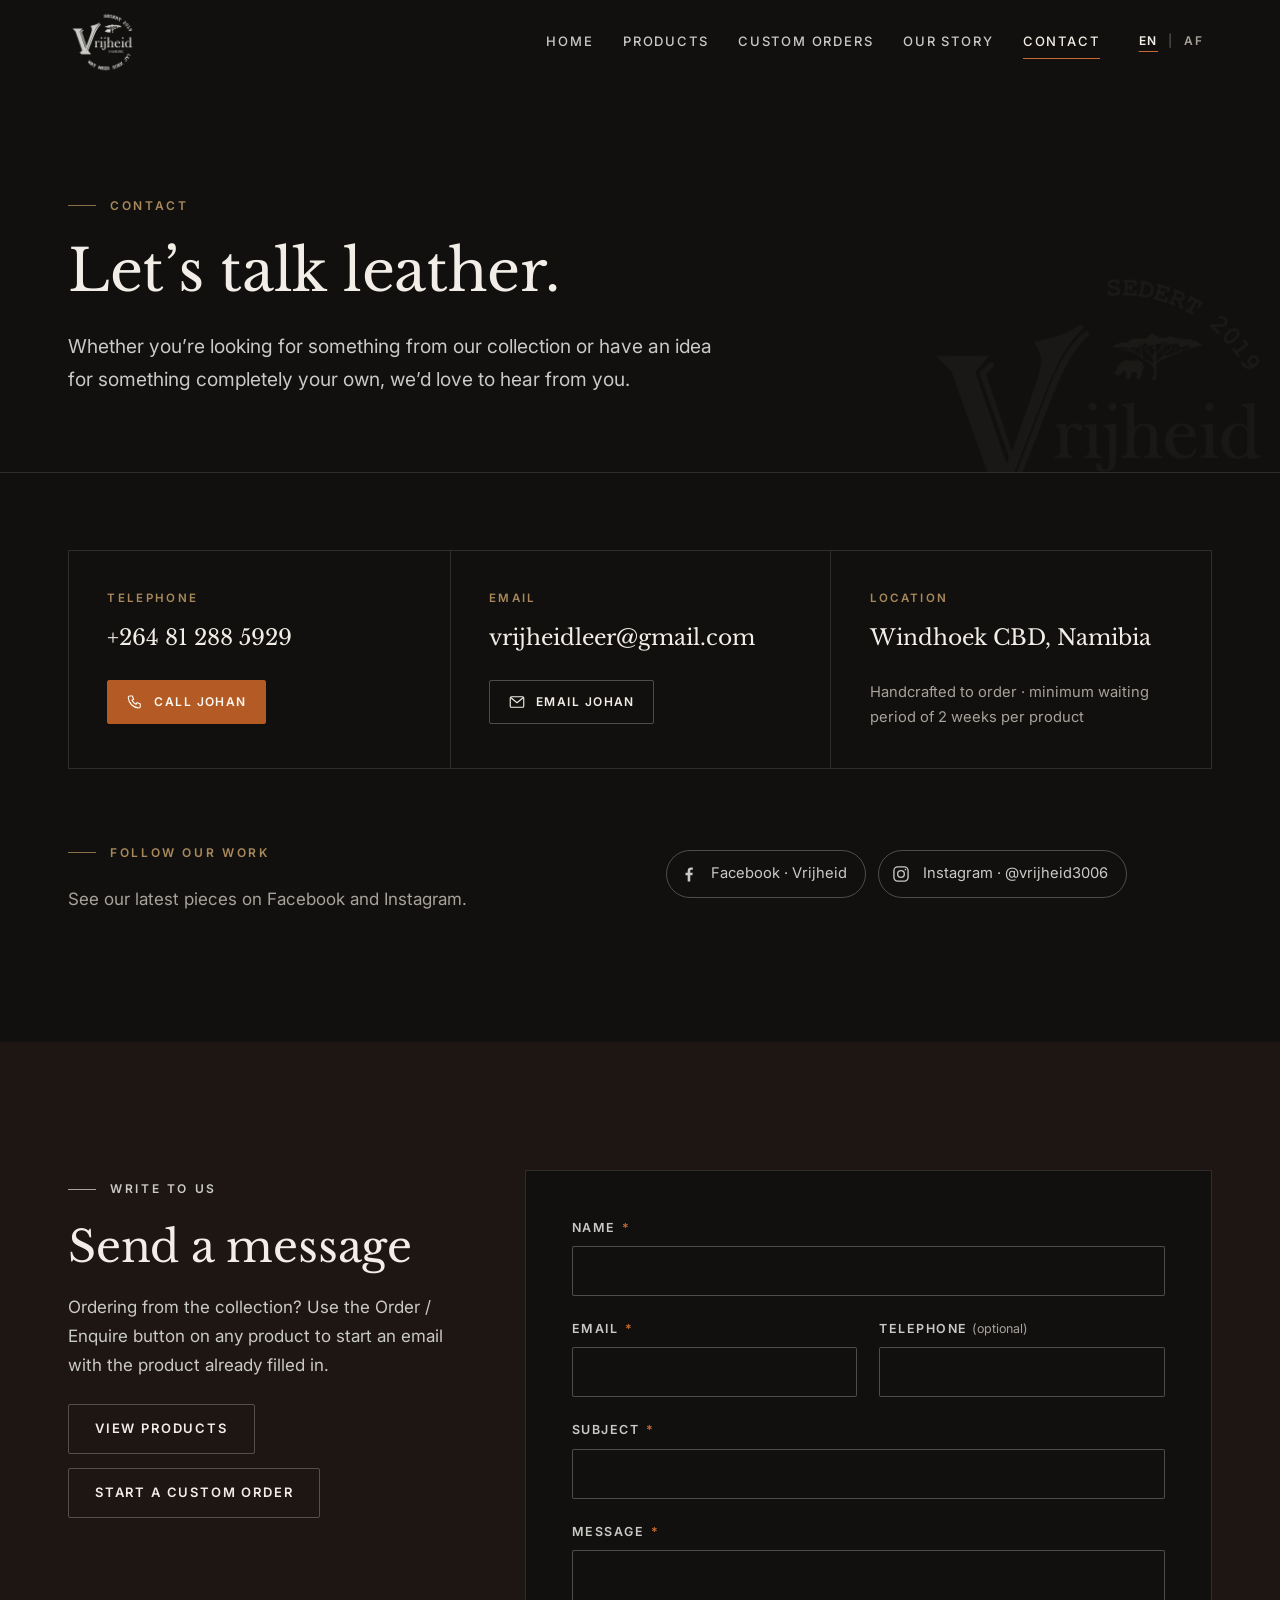
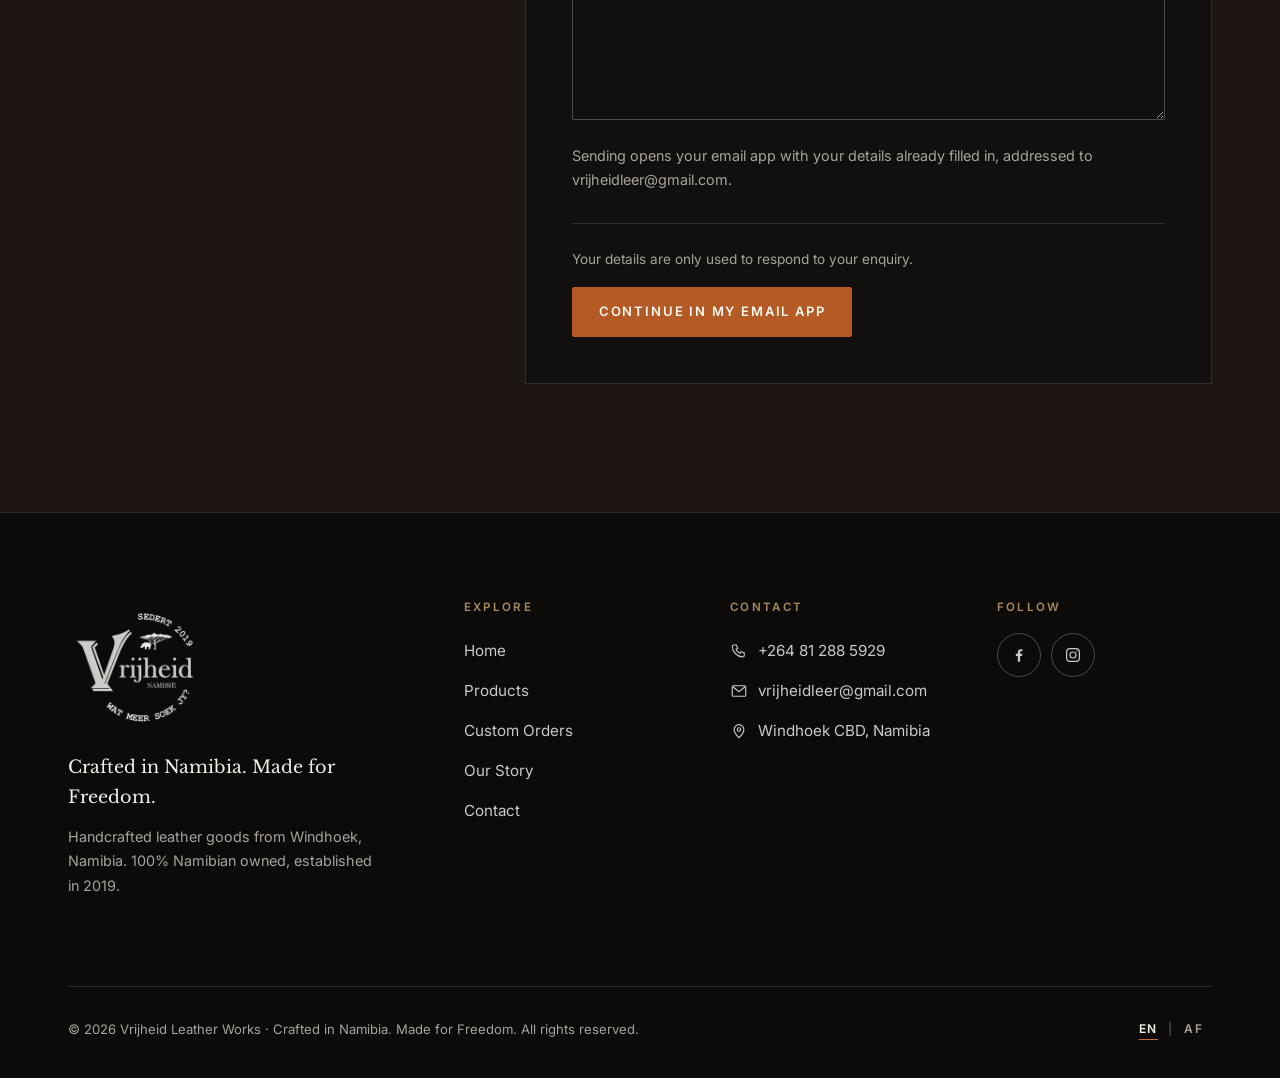
==== contact.html @ 4703951e "Vrijheid website" ====
<!doctype html>
<html lang="en" class="no-js">
<head>
<meta charset="utf-8">
<meta name="viewport" content="width=device-width, initial-scale=1">
<title>Contact Vrijheid Leather Works | Windhoek, Namibia</title>
<meta name="description" content="Contact Johan at Vrijheid Leather Works in Windhoek, Namibia: +264 81 288 5929 or vrijheidleer@gmail.com — orders, custom leather work and corporate gifts.">
<meta name="theme-color" content="#11100E">
<link rel="canonical" href="/contact.html" data-abs>
<meta property="og:type" content="website">
<meta property="og:site_name" content="Vrijheid Leather Works">
<meta property="og:locale" content="en_NA">
<meta property="og:locale:alternate" content="af_NA">
<meta property="og:title" content="Contact Vrijheid Leather Works | Windhoek, Namibia">
<meta property="og:description" content="Contact Johan at Vrijheid Leather Works in Windhoek, Namibia: +264 81 288 5929 or vrijheidleer@gmail.com — orders, custom leather work and corporate gifts.">
<meta property="og:url" content="/contact.html" data-abs>
<meta property="og:image" content="/assets/images/site/og-default.jpg" data-abs>
<meta property="og:image:width" content="1200">
<meta property="og:image:height" content="630">
<meta property="og:image:alt" content="Handcrafted Vrijheid leather weekender bags">
<meta name="twitter:card" content="summary_large_image">
<meta name="twitter:title" content="Contact Vrijheid Leather Works | Windhoek, Namibia">
<meta name="twitter:description" content="Contact Johan at Vrijheid Leather Works in Windhoek, Namibia: +264 81 288 5929 or vrijheidleer@gmail.com — orders, custom leather work and corporate gifts.">
<meta name="twitter:image" content="/assets/images/site/og-default.jpg" data-abs>
<link rel="icon" type="image/png" sizes="64x64" href="assets/logo/favicon-64.png">
<link rel="apple-touch-icon" href="assets/logo/apple-touch-icon.png">
<link rel="preconnect" href="https://fonts.googleapis.com">
<link rel="preconnect" href="https://fonts.gstatic.com" crossorigin>
<link rel="stylesheet" href="https://fonts.googleapis.com/css2?family=Inter:wght@400;500;600&family=Libre+Baskerville:ital,wght@0,400;0,700;1,400&display=swap">
<link rel="stylesheet" href="assets/css/styles.css">
</head>
<body data-page="contact">
<a class="skip-link" href="#main" data-i18n="skip">Skip to content</a>
<header class="site-header">
  <div class="wrap header-inner">
    <a class="brand" href="index.html" aria-label="Vrijheid Leather Works — home" data-i18n-attr="aria-label:nav.homeLogo">
      <img src="assets/logo/vrijheid-logo-light-160.webp" srcset="assets/logo/vrijheid-logo-light-160.webp 160w, assets/logo/vrijheid-logo-light-320.webp 320w" sizes="80px" width="532" height="469" alt="Vrijheid Leather Works">
    </a>
    <div class="header-mobile-tools">
      <div class="lang lang--mobile" role="group" aria-label="Choose language" data-i18n-attr="aria-label:lang.group">
          <button type="button" data-lang-btn="en" aria-pressed="true" lang="en"><span aria-hidden="true">EN</span><span class="visually-hidden">English</span></button>
          <span class="sep" aria-hidden="true">|</span>
          <button type="button" data-lang-btn="af" aria-pressed="false" lang="af"><span aria-hidden="true">AF</span><span class="visually-hidden">Afrikaans</span></button>
        </div>
      <button class="menu-toggle" type="button" aria-expanded="false" aria-controls="site-nav" aria-label="Open menu" data-i18n-attr="aria-label:nav.open">
        <span class="bars" aria-hidden="true"><span></span><span></span><span></span></span>
      </button>
    </div>
    <nav class="nav" id="site-nav" aria-label="Main navigation" data-i18n-attr="aria-label:nav.main">
      <ul class="nav-list"><li><a href="index.html" data-i18n="nav.home">Home</a></li><li><a href="products.html" data-i18n="nav.products">Products</a></li><li><a href="custom-orders.html" data-i18n="nav.custom">Custom Orders</a></li><li><a href="our-story.html" data-i18n="nav.story">Our Story</a></li><li><a href="contact.html" aria-current="page" data-i18n="nav.contact">Contact</a></li></ul>
      <div class="lang lang--desktop" role="group" aria-label="Choose language" data-i18n-attr="aria-label:lang.group">
          <button type="button" data-lang-btn="en" aria-pressed="true" lang="en"><span aria-hidden="true">EN</span><span class="visually-hidden">English</span></button>
          <span class="sep" aria-hidden="true">|</span>
          <button type="button" data-lang-btn="af" aria-pressed="false" lang="af"><span aria-hidden="true">AF</span><span class="visually-hidden">Afrikaans</span></button>
        </div>
      <div class="nav-mobile-extra">
        <a href="tel:+264812885929"><svg viewBox="0 0 24 24" width="18" height="18" fill="none" stroke="currentColor" stroke-width="1.5" aria-hidden="true" focusable="false"><path d="M5 4h3.5l1.7 4.3-2.2 1.4a11 11 0 005.3 5.3l1.4-2.2L19 14.5V18a2 2 0 01-2 2A15 15 0 013 6a2 2 0 012-2z"/></svg><span>+264 81 288 5929</span></a>
        <a href="mailto:vrijheidleer@gmail.com"><svg viewBox="0 0 24 24" width="18" height="18" fill="none" stroke="currentColor" stroke-width="1.5" aria-hidden="true" focusable="false"><rect x="3" y="5" width="18" height="14" rx="1.5"/><path d="M3.5 6l8.5 7 8.5-7"/></svg><span>vrijheidleer@gmail.com</span></a>
        <div class="social-row" style="margin-top:16px"><a class="social-link" href="https://www.facebook.com/Vrijheid2" target="_blank" rel="noopener noreferrer"><svg viewBox="0 0 24 24" fill="currentColor" aria-hidden="true" focusable="false"><path d="M13.5 21v-7.6h2.6l.4-3h-3V8.5c0-.9.3-1.5 1.5-1.5h1.6V4.3c-.3 0-1.2-.1-2.3-.1-2.3 0-3.9 1.4-3.9 4v2.2H7.8v3h2.6V21h3.1z"/></svg><span>Facebook · Vrijheid</span><span class="visually-hidden"> — <span data-i18n="social.fb">Visit Vrijheid on Facebook</span> <span data-i18n="social.newTab">(opens in a new tab)</span></span></a><a class="social-link" href="https://www.instagram.com/vrijheid3006/" target="_blank" rel="noopener noreferrer"><svg viewBox="0 0 24 24" fill="none" stroke="currentColor" stroke-width="1.6" aria-hidden="true" focusable="false"><rect x="3.5" y="3.5" width="17" height="17" rx="4.5"/><circle cx="12" cy="12" r="4"/><circle cx="17.3" cy="6.7" r="1" fill="currentColor" stroke="none"/></svg><span>Instagram · @vrijheid3006</span><span class="visually-hidden"> — <span data-i18n="social.ig">Follow Vrijheid on Instagram</span> <span data-i18n="social.newTab">(opens in a new tab)</span></span></a></div>
      </div>
    </nav>
  </div>
</header>
<main id="main">
  <section class="page-head" aria-labelledby="page-title">
    <img class="watermark" src="assets/logo/vrijheid-logo-light-320.webp" width="532" height="469" alt="" aria-hidden="true" loading="lazy">
    <div class="wrap">
      <p class="eyebrow" data-i18n="contact.eyebrow">Contact</p>
      <h1 id="page-title" data-i18n="contact.title">Let’s talk leather.</h1>
      <p class="lead" data-i18n="contact.intro">Whether you’re looking for something from our collection or have an idea for something completely your own, we’d love to hear from you.</p>
    </div>
  </section>

  <section class="section" style="padding-top:clamp(48px,6vw,80px)" aria-labelledby="direct-title">
    <div class="wrap">
      <h2 id="direct-title" class="visually-hidden" data-i18n="contact.direct">Speak to Johan directly</h2>
      <div class="contact-cards reveal">
        <div class="contact-card">
          <span class="label" data-i18n="contact.phoneLabel">Telephone</span>
          <a class="value" href="tel:+264812885929">+264 81 288 5929</a>
          <a class="btn btn--primary btn--small" href="tel:+264812885929" style="margin-top:14px"><svg viewBox="0 0 24 24" width="18" height="18" fill="none" stroke="currentColor" stroke-width="1.5" aria-hidden="true" focusable="false"><path d="M5 4h3.5l1.7 4.3-2.2 1.4a11 11 0 005.3 5.3l1.4-2.2L19 14.5V18a2 2 0 01-2 2A15 15 0 013 6a2 2 0 012-2z"/></svg><span data-i18n="cta.call">Call Johan</span></a>
        </div>
        <div class="contact-card">
          <span class="label" data-i18n="contact.emailLabel">Email</span>
          <a class="value" href="mailto:vrijheidleer@gmail.com">vrijheidleer@gmail.com</a>
          <a class="btn btn--ghost btn--small" href="mailto:vrijheidleer@gmail.com" data-mailto="general" style="margin-top:14px"><svg viewBox="0 0 24 24" width="18" height="18" fill="none" stroke="currentColor" stroke-width="1.5" aria-hidden="true" focusable="false"><rect x="3" y="5" width="18" height="14" rx="1.5"/><path d="M3.5 6l8.5 7 8.5-7"/></svg><span data-i18n="cta.email">Email Johan</span></a>
        </div>
        <div class="contact-card">
          <span class="label" data-i18n="contact.locationLabel">Location</span>
          <span class="value" data-i18n="contact.location">Windhoek CBD, Namibia</span>
          <p class="muted" style="margin:14px 0 0;font-size:.92rem" data-i18n="wait.short">Handcrafted to order · minimum waiting period of 2 weeks per product</p>
        </div>
      </div>
      <div class="split reveal" style="margin-top:clamp(40px,5vw,64px);align-items:center">
        <div class="split__half-left">
          <p class="eyebrow" data-i18n="contact.social">Follow our work</p>
          <p class="muted" style="margin:0" data-i18n="contact.socialText">See our latest pieces on Facebook and Instagram.</p>
        </div>
        <div class="split__half-right"><div class="social-row" style="justify-content:flex-start"><a class="social-link" href="https://www.facebook.com/Vrijheid2" target="_blank" rel="noopener noreferrer"><svg viewBox="0 0 24 24" fill="currentColor" aria-hidden="true" focusable="false"><path d="M13.5 21v-7.6h2.6l.4-3h-3V8.5c0-.9.3-1.5 1.5-1.5h1.6V4.3c-.3 0-1.2-.1-2.3-.1-2.3 0-3.9 1.4-3.9 4v2.2H7.8v3h2.6V21h3.1z"/></svg><span>Facebook · Vrijheid</span><span class="visually-hidden"> — <span data-i18n="social.fb">Visit Vrijheid on Facebook</span> <span data-i18n="social.newTab">(opens in a new tab)</span></span></a><a class="social-link" href="https://www.instagram.com/vrijheid3006/" target="_blank" rel="noopener noreferrer"><svg viewBox="0 0 24 24" fill="none" stroke="currentColor" stroke-width="1.6" aria-hidden="true" focusable="false"><rect x="3.5" y="3.5" width="17" height="17" rx="4.5"/><circle cx="12" cy="12" r="4"/><circle cx="17.3" cy="6.7" r="1" fill="currentColor" stroke="none"/></svg><span>Instagram · @vrijheid3006</span><span class="visually-hidden"> — <span data-i18n="social.ig">Follow Vrijheid on Instagram</span> <span data-i18n="social.newTab">(opens in a new tab)</span></span></a></div></div>
      </div>
    </div>
  </section>

  <section class="section section--choc" aria-labelledby="form-title">
    <div class="wrap form-wrap">
      <div class="form-aside reveal">
        <p class="eyebrow" data-i18n="contact.form.eyebrow">Write to us</p>
        <h2 id="form-title" data-i18n="contact.form.title">Send a message</h2>
        <p data-i18n="contact.orderNote">Ordering from the collection? Use the Order / Enquire button on any product to start an email with the product already filled in.</p>
        <div class="btn-row" style="margin-top:24px">
          <a class="btn btn--ghost" href="products.html" data-i18n="cta.viewProducts">View products</a>
          <a class="btn btn--ghost" href="custom-orders.html" data-i18n="cta.startCustom">Start a custom order</a>
        </div>
      </div>
      <form class="form-panel reveal" data-form="contact" novalidate style="background:var(--black)">
        <div class="hp" aria-hidden="true"><label>Leave empty<input type="text" name="_gotcha" tabindex="-1" autocomplete="off"></label><input type="checkbox" name="botcheck" tabindex="-1"></div>
        <div class="form-grid">
          <div class="field field--full">
            <label for="f-name"><span data-i18n="form.name">Name</span> <span class="req" aria-hidden="true">*</span><span class="visually-hidden" data-i18n="form.required">(required)</span></label>
            <input id="f-name" name="name" type="text" required aria-required="true" autocomplete="name" aria-describedby="f-name-err">
            <p class="error" id="f-name-err" aria-live="polite"></p>
          </div>
          <div class="field">
            <label for="f-email"><span data-i18n="form.email">Email</span> <span class="req" aria-hidden="true">*</span><span class="visually-hidden" data-i18n="form.required">(required)</span></label>
            <input id="f-email" name="email" type="email" required aria-required="true" autocomplete="email" aria-describedby="f-email-err">
            <p class="error" id="f-email-err" aria-live="polite"></p>
          </div>
          <div class="field">
            <label for="f-telephone"><span data-i18n="form.phone">Telephone</span> <span class="opt" data-i18n="form.optional">(optional)</span></label>
            <input id="f-telephone" name="telephone" type="tel" autocomplete="tel" aria-describedby="f-telephone-err">
            <p class="error" id="f-telephone-err" aria-live="polite"></p>
          </div>
          <div class="field field--full">
            <label for="f-subject"><span data-i18n="form.subject">Subject</span> <span class="req" aria-hidden="true">*</span><span class="visually-hidden" data-i18n="form.required">(required)</span></label>
            <input id="f-subject" name="subject" type="text" required aria-required="true" aria-describedby="f-subject-err">
            <p class="error" id="f-subject-err" aria-live="polite"></p>
          </div>
          <div class="field field--full">
            <label for="f-message"><span data-i18n="form.message">Message</span> <span class="req" aria-hidden="true">*</span><span class="visually-hidden" data-i18n="form.required">(required)</span></label>
            <textarea id="f-message" name="message" required aria-required="true" aria-describedby="f-message-err" rows="6"></textarea>
            <p class="error" id="f-message-err" aria-live="polite"></p>
          </div>
        </div>
        <p class="muted" data-fallback-note style="font-size:.9rem;margin:24px 0 0" data-i18n="form.fallbackNote">Sending opens your email app with your details already filled in, addressed to vrijheidleer@gmail.com.</p>
        <div class="form-foot">
          <p data-i18n="form.privacy">Your details are only used to respond to your enquiry.</p>
          <button class="btn btn--primary" type="submit" data-i18n="form.submitContact">Send message</button>
        </div>
        <div class="form-status" data-form-status role="status" aria-live="polite"></div>
      </form>
    </div>
  </section>
</main>
<footer class="site-footer">
  <div class="wrap">
    <div class="footer-grid">
      <div class="footer-brand">
        <img src="assets/logo/vrijheid-logo-light-320.webp" width="532" height="469" alt="Vrijheid Leather Works" loading="lazy">
        <p class="line" data-i18n="brand.line">Crafted in Namibia. Made for Freedom.</p>
        <p data-i18n="footer.about">Handcrafted leather goods from Windhoek, Namibia. 100% Namibian owned, established in 2019.</p>
      </div>
      <div class="footer-col">
        <h2 data-i18n="footer.explore">Explore</h2>
        <ul><li><a href="index.html" data-i18n="nav.home">Home</a></li><li><a href="products.html" data-i18n="nav.products">Products</a></li><li><a href="custom-orders.html" data-i18n="nav.custom">Custom Orders</a></li><li><a href="our-story.html" data-i18n="nav.story">Our Story</a></li><li><a href="contact.html" data-i18n="nav.contact">Contact</a></li></ul>
      </div>
      <div class="footer-col">
        <h2 data-i18n="footer.contact">Contact</h2>
        <address>
          <ul>
            <li><a href="tel:+264812885929"><svg viewBox="0 0 24 24" width="18" height="18" fill="none" stroke="currentColor" stroke-width="1.5" aria-hidden="true" focusable="false"><path d="M5 4h3.5l1.7 4.3-2.2 1.4a11 11 0 005.3 5.3l1.4-2.2L19 14.5V18a2 2 0 01-2 2A15 15 0 013 6a2 2 0 012-2z"/></svg><span>+264 81 288 5929</span></a></li>
            <li><a href="mailto:vrijheidleer@gmail.com"><svg viewBox="0 0 24 24" width="18" height="18" fill="none" stroke="currentColor" stroke-width="1.5" aria-hidden="true" focusable="false"><rect x="3" y="5" width="18" height="14" rx="1.5"/><path d="M3.5 6l8.5 7 8.5-7"/></svg><span>vrijheidleer@gmail.com</span></a></li>
            <li><span style="display:inline-flex;gap:10px;align-items:center;min-height:36px;color:var(--text-soft)"><svg viewBox="0 0 24 24" width="18" height="18" fill="none" stroke="currentColor" stroke-width="1.5" aria-hidden="true" focusable="false"><path d="M12 21s-6.5-6.1-6.5-11a6.5 6.5 0 0113 0c0 4.9-6.5 11-6.5 11z"/><circle cx="12" cy="10" r="2.3"/></svg><span data-i18n="contact.location">Windhoek CBD, Namibia</span></span></li>
          </ul>
        </address>
      </div>
      <div class="footer-col">
        <h2 data-i18n="footer.follow">Follow</h2>
        <div class="footer-social"><a href="https://www.facebook.com/Vrijheid2" target="_blank" rel="noopener noreferrer" aria-label="Visit Vrijheid on Facebook (opens in a new tab)" data-i18n-attr="aria-label:social.fb"><svg viewBox="0 0 24 24" fill="currentColor" aria-hidden="true" focusable="false"><path d="M13.5 21v-7.6h2.6l.4-3h-3V8.5c0-.9.3-1.5 1.5-1.5h1.6V4.3c-.3 0-1.2-.1-2.3-.1-2.3 0-3.9 1.4-3.9 4v2.2H7.8v3h2.6V21h3.1z"/></svg></a><a href="https://www.instagram.com/vrijheid3006/" target="_blank" rel="noopener noreferrer" aria-label="Follow Vrijheid on Instagram (opens in a new tab)" data-i18n-attr="aria-label:social.ig"><svg viewBox="0 0 24 24" fill="none" stroke="currentColor" stroke-width="1.6" aria-hidden="true" focusable="false"><rect x="3.5" y="3.5" width="17" height="17" rx="4.5"/><circle cx="12" cy="12" r="4"/><circle cx="17.3" cy="6.7" r="1" fill="currentColor" stroke="none"/></svg></a></div>
      </div>
    </div>
    <div class="footer-bottom">
      <p style="margin:0">© <span data-year>2026</span> Vrijheid Leather Works · <span data-i18n="brand.line">Crafted in Namibia. Made for Freedom.</span> <span data-i18n="footer.rights">All rights reserved.</span></p>
      <div class="lang" role="group" aria-label="Language" data-i18n-attr="aria-label:footer.language">
        <button type="button" data-lang-btn="en" aria-pressed="true" lang="en"><span aria-hidden="true">EN</span><span class="visually-hidden">English</span></button>
        <span class="sep" aria-hidden="true">|</span>
        <button type="button" data-lang-btn="af" aria-pressed="false" lang="af"><span aria-hidden="true">AF</span><span class="visually-hidden">Afrikaans</span></button>
      </div>
    </div>
  </div>
</footer>
<script src="data/translations.js"></script>
<script src="data/images.js"></script>
<script src="data/products.js"></script>
<script src="assets/js/site-config.js"></script>
<script src="assets/js/main.js"></script>
</body>
</html>
---- assets/css/styles.css ----
/* ==========================================================================
   VRIJHEID LEATHER WORKS — STYLES
   Crafted in Namibia. Made for Freedom.
   ========================================================================== */

/* ---------- Tokens ---------- */
:root {
  --black: #11100E;
  --choc: #1D1612;
  --choc-2: #261A14;
  --leather: #8A5737;
  --orange: #C66A32;
  --orange-deep: #B35A25;
  --orange-deeper: #9E4E1F;
  --silver: #C9C9C7;
  --ivory: #F2EEE7;
  --brass: #A8895B;

  --text: #E6E2DB;
  --text-soft: #C9C9C7;
  --text-muted: #A7A29A;
  --line: rgba(201, 201, 199, 0.16);
  --line-strong: rgba(201, 201, 199, 0.32);
  --stitch: rgba(168, 137, 91, 0.55);

  --serif: 'Libre Baskerville', 'Baskerville', 'Baskerville Old Face', Georgia, serif;
  --sans: 'Inter', system-ui, -apple-system, 'Segoe UI', Roboto, Arial, sans-serif;

  --wrap: 1240px;
  --gutter: clamp(20px, 4vw, 48px);
  --section: clamp(72px, 10vw, 136px);
  --header-h: 84px;
  --radius: 2px;
  --ease: cubic-bezier(.22, .61, .36, 1);
}

@media (max-width: 860px) {
  :root { --header-h: 68px; }
}

/* ---------- Base ---------- */
*, *::before, *::after { box-sizing: border-box; }
html { -webkit-text-size-adjust: 100%; scroll-behavior: smooth; scroll-padding-top: calc(var(--header-h) + 16px); }
body {
  margin: 0;
  background: var(--black);
  color: var(--text);
  font-family: var(--sans);
  font-size: 1.0625rem;
  line-height: 1.7;
  font-weight: 400;
  -webkit-font-smoothing: antialiased;
  text-rendering: optimizeLegibility;
}
body.no-scroll { overflow: hidden; }
img { max-width: 100%; display: block; height: auto; }
[hidden] { display: none !important; }
a { color: inherit; text-decoration-color: rgba(201, 201, 199, .4); text-underline-offset: 3px; }
a:hover { text-decoration-color: var(--orange); }
button, input, select, textarea { font: inherit; color: inherit; }
button { cursor: pointer; }
p { margin: 0 0 1.1em; }
ul { margin: 0; padding: 0; }
h1, h2, h3, h4 { font-family: var(--serif); font-weight: 400; color: var(--ivory); margin: 0; line-height: 1.18; letter-spacing: -0.005em; }
h1 { font-size: clamp(2.1rem, 4.6vw, 3.6rem); }
h2 { font-size: clamp(1.8rem, 3.4vw, 2.75rem); }
h3 { font-size: clamp(1.2rem, 1.8vw, 1.4rem); }
::selection { background: var(--orange); color: var(--black); }

:focus { outline: none; }
:focus-visible { outline: 2px solid var(--orange); outline-offset: 3px; border-radius: 1px; }

.visually-hidden {
  position: absolute !important; width: 1px; height: 1px; padding: 0; margin: -1px;
  overflow: hidden; clip: rect(0 0 0 0); white-space: nowrap; border: 0;
}
.skip-link {
  position: absolute; left: 16px; top: -60px; z-index: 200;
  background: var(--ivory); color: var(--black); padding: 10px 18px; font-weight: 600; text-decoration: none;
  transition: top .2s;
}
.skip-link:focus { top: 12px; }

.wrap { width: 100%; max-width: var(--wrap); margin: 0 auto; padding: 0 var(--gutter); }
.section { padding: var(--section) 0; position: relative; }
.section--choc { background: var(--choc); }
.section--choc2 { background: var(--choc-2); }
.section--tight { padding: clamp(48px, 7vw, 88px) 0; }

.eyebrow {
  display: inline-flex; align-items: center; gap: 14px;
  font-family: var(--sans); font-size: .75rem; font-weight: 600; letter-spacing: .22em; text-transform: uppercase;
  color: var(--brass); margin: 0 0 22px;
}
.eyebrow::before { content: ""; width: 28px; height: 1px; background: currentColor; opacity: .8; }
.eyebrow--center { justify-content: center; }
.eyebrow--center::before { display: none; }
.lead { font-size: clamp(1.1rem, 1.5vw, 1.25rem); color: var(--text-soft); line-height: 1.7; }
.muted { color: var(--text-muted); }
.serif { font-family: var(--serif); }
.center { text-align: center; }
.measure { max-width: 62ch; }
.measure-narrow { max-width: 46ch; }

/* stitch divider — understated craft detail */
.stitch {
  height: 0; border: 0; border-top: 1px dashed var(--stitch);
  margin: 0; width: 100%;
}
.rule { height: 1px; border: 0; background: var(--line); margin: 0; }

/* ---------- Buttons ---------- */
.btn {
  display: inline-flex; align-items: center; justify-content: center; gap: 10px;
  min-height: 50px; padding: 14px 26px;
  font-family: var(--sans); font-size: .8125rem; font-weight: 600; letter-spacing: .14em; text-transform: uppercase;
  text-decoration: none; border-radius: var(--radius); border: 1px solid transparent;
  transition: background-color .25s var(--ease), color .25s var(--ease), border-color .25s var(--ease);
  text-align: center; line-height: 1.35; max-width: 100%;
}
.btn--primary { background: var(--orange-deep); color: #FFF8F0; border-color: var(--orange-deep); }
.btn--primary:hover { background: var(--orange-deeper); border-color: var(--orange-deeper); }
.btn--ghost { background: transparent; color: var(--ivory); border-color: var(--line-strong); }
.btn--ghost:hover { border-color: var(--silver); background: rgba(242, 238, 231, .05); }
.btn--small { min-height: 44px; padding: 10px 18px; font-size: .75rem; letter-spacing: .12em; }
.btn--block { width: 100%; }
.btn-row { display: flex; flex-wrap: wrap; gap: 14px; }
.link-arrow {
  display: inline-flex; align-items: center; gap: 10px; min-height: 44px;
  font-size: .8125rem; font-weight: 600; letter-spacing: .14em; text-transform: uppercase;
  color: var(--ivory); text-decoration: none; border-bottom: 1px solid transparent;
}
.link-arrow svg { transition: transform .25s var(--ease); }
.link-arrow:hover svg { transform: translateX(4px); }
.link-arrow:hover { color: #fff; }

/* ---------- Header ---------- */
.site-header {
  position: fixed; inset: 0 0 auto 0; z-index: 100; height: var(--header-h);
  transition: background-color .35s var(--ease), border-color .35s var(--ease), backdrop-filter .35s;
  border-bottom: 1px solid transparent;
}
/* background lives on a pseudo-element so backdrop-filter never traps the fixed mobile menu */
.site-header::before {
  content: ""; position: absolute; inset: 0; z-index: -1; opacity: 0;
  background: rgba(17, 16, 14, .94);
  -webkit-backdrop-filter: blur(10px); backdrop-filter: blur(10px);
  transition: opacity .35s var(--ease);
}
.site-header.is-scrolled, .site-header.is-solid { border-bottom-color: var(--line); }
.site-header.is-scrolled::before, .site-header.is-solid::before { opacity: 1; }
.site-header.is-solid::before { background: var(--black); }
.header-inner { height: 100%; display: flex; align-items: center; justify-content: space-between; gap: 24px; }
.brand { display: flex; align-items: center; flex-shrink: 0; height: 100%; padding: 8px 0; }
.brand img { height: calc(var(--header-h) - 16px); width: auto; }
.nav { display: flex; align-items: center; gap: clamp(18px, 2.4vw, 40px); }
.nav-list { list-style: none; display: flex; gap: clamp(18px, 2.3vw, 36px); }
.nav-list a {
  display: inline-block; padding: 8px 0; text-decoration: none;
  font-size: .8125rem; font-weight: 500; letter-spacing: .14em; text-transform: uppercase; color: var(--text-soft);
  position: relative; transition: color .2s;
}
.nav-list a::after {
  content: ""; position: absolute; left: 0; right: 0; bottom: 2px; height: 1px; background: var(--orange);
  transform: scaleX(0); transform-origin: left; transition: transform .3s var(--ease);
}
.nav-list a:hover { color: var(--ivory); }
.nav-list a:hover::after, .nav-list a[aria-current="page"]::after { transform: scaleX(1); }
.nav-list a[aria-current="page"] { color: var(--ivory); }

.lang { display: inline-flex; align-items: center; gap: 2px; font-size: .75rem; font-weight: 600; letter-spacing: .14em; }
.lang button {
  background: none; border: 0; padding: 10px 6px; min-width: 36px; min-height: 40px; color: var(--text-muted);
  letter-spacing: .14em; font-weight: 600; font-size: .75rem;
}
.lang button[aria-pressed="true"] { color: var(--ivory); text-decoration: underline; text-decoration-color: var(--orange); text-underline-offset: 6px; }
.lang button:hover { color: var(--ivory); }
.lang .sep { color: var(--line-strong); }

.menu-toggle {
  display: none; background: none; border: 1px solid var(--line-strong); border-radius: var(--radius);
  width: 48px; height: 44px; align-items: center; justify-content: center; color: var(--ivory);
}
.menu-toggle .bars { position: relative; width: 20px; height: 12px; }
.menu-toggle .bars span { position: absolute; left: 0; right: 0; height: 1.5px; background: currentColor; transition: transform .3s var(--ease), opacity .2s; }
.menu-toggle .bars span:nth-child(1) { top: 0; }
.menu-toggle .bars span:nth-child(2) { top: 5.25px; }
.menu-toggle .bars span:nth-child(3) { bottom: 0; }
.menu-toggle[aria-expanded="true"] .bars span:nth-child(1) { transform: translateY(5.25px) rotate(45deg); }
.menu-toggle[aria-expanded="true"] .bars span:nth-child(2) { opacity: 0; }
.menu-toggle[aria-expanded="true"] .bars span:nth-child(3) { transform: translateY(-5.25px) rotate(-45deg); }
.header-mobile-tools { display: none; align-items: center; gap: 8px; }

@media (max-width: 960px) {
  .menu-toggle { display: inline-flex; }
  .header-mobile-tools { display: flex; }
  .nav {
    position: fixed; inset: var(--header-h) 0 0 0; z-index: 99;
    background: var(--black);
    flex-direction: column; align-items: stretch; justify-content: flex-start; gap: 0;
    padding: 24px var(--gutter) 40px;
    overflow-y: auto;
    visibility: hidden; opacity: 0; transform: translateY(-8px);
    transition: opacity .3s var(--ease), transform .3s var(--ease), visibility 0s linear .3s;
  }
  .nav.is-open { visibility: visible; opacity: 1; transform: none; transition-delay: 0s; }
  .nav-list { flex-direction: column; gap: 0; }
  .nav-list li { border-bottom: 1px solid var(--line); }
  .nav-list a { display: block; padding: 20px 0; font-family: var(--serif); font-size: 1.5rem; letter-spacing: 0; text-transform: none; color: var(--ivory); }
  .nav-list a::after { display: none; }
  .nav-list a[aria-current="page"] { color: var(--orange); }
  .nav .lang--desktop { display: none; }
  .nav-mobile-extra { display: block !important; margin-top: 32px; color: var(--text-soft); font-size: .95rem; }
  .nav-mobile-extra a { text-decoration: none; display: flex; align-items: center; gap: 12px; min-height: 44px; }
}
.nav-mobile-extra { display: none; }

/* ---------- Hero / gallery (Home) ---------- */
.hero {
  position: relative; background: var(--black);
  padding-top: var(--header-h);
}
.hero-grid {
  display: grid; grid-template-columns: minmax(0, 5fr) minmax(0, 7fr);
  min-height: clamp(360px, 44vh, 520px);
  border-bottom: 1px solid var(--line);
}
.hero-copy {
  display: flex; flex-direction: column; justify-content: center;
  padding: 28px clamp(24px, 4vw, 64px) 28px max(var(--gutter), calc((100vw - var(--wrap)) / 2 + var(--gutter)));
  position: relative;
}
.hero-copy .eyebrow { margin-bottom: 16px; }
.hero-title { font-size: clamp(1.8rem, 2.9vw, 2.75rem); line-height: 1.14; margin-bottom: 14px; }
.hero-text { color: var(--text-soft); font-size: clamp(1rem, 1.2vw, 1.0625rem); max-width: 40ch; margin-bottom: 22px; }
.hero-copy .btn-row { align-items: center; gap: 10px 24px; }
.hero-gallery { position: relative; overflow: hidden; background: var(--choc); min-height: 100%; }
.hero-copy .btn { padding: 14px 20px; }
.hero-slides { position: absolute; inset: 0; margin: 0; padding: 0; list-style: none; }
.hero-slide {
  position: absolute; inset: 0; opacity: 0; visibility: hidden;
  transition: opacity 1s var(--ease), visibility 0s linear 1s;
}
.hero-slide.is-active { opacity: 1; visibility: visible; transition: opacity 1s var(--ease), visibility 0s; }
.hero-slide img { width: 100%; height: 100%; object-fit: cover; }
.hero-slide.is-active img { animation: heroDrift 4s var(--ease) both; }
@keyframes heroDrift { from { transform: scale(1.04); } to { transform: scale(1); } }
.hero-gallery::after {
  content: ""; position: absolute; inset: 0; pointer-events: none;
  background: linear-gradient(90deg, rgba(17,16,14,.55) 0%, rgba(17,16,14,0) 22%), linear-gradient(0deg, rgba(17,16,14,.6) 0%, rgba(17,16,14,0) 30%);
}
.hero-controls {
  position: absolute; z-index: 2; right: 20px; bottom: 16px; left: 20px;
  display: flex; align-items: center; justify-content: flex-end; gap: 10px;
}
.hero-dots { display: flex; gap: 2px; margin-right: auto; list-style: none; padding: 0; }
.hero-dots button {
  width: 32px; height: 44px; background: none; border: 0; padding: 0; position: relative;
}
.hero-dots button::before {
  content: ""; position: absolute; left: 4px; right: 4px; top: 50%; height: 2px; background: rgba(242,238,231,.38);
  transition: background-color .3s;
}
.hero-dots button[aria-current="true"]::before { background: var(--ivory); }
.hero-dots button:hover::before { background: rgba(242,238,231,.75); }
.icon-btn {
  width: 44px; height: 44px; display: inline-flex; align-items: center; justify-content: center;
  background: rgba(17,16,14,.55); border: 1px solid rgba(242,238,231,.28); color: var(--ivory); border-radius: 50%;
  transition: background-color .2s, border-color .2s;
}
.icon-btn:hover { background: rgba(17,16,14,.85); border-color: var(--ivory); }
.icon-btn svg { width: 18px; height: 18px; }

@media (max-width: 860px) {
  .hero-grid { grid-template-columns: 1fr; height: auto; }
  .hero-gallery { order: -1; height: clamp(230px, 38vh, 340px); }
  .hero-gallery::after { background: linear-gradient(0deg, rgba(17,16,14,.55) 0%, rgba(17,16,14,0) 35%); }
  .hero-copy { padding: 28px var(--gutter) 36px; }
  .hero-title { font-size: clamp(1.75rem, 7vw, 2.3rem); }
  .hero-text { margin-bottom: 22px; }
  .hero-copy .btn-row .btn { flex: 1 1 100%; }
  .hero-controls { right: 12px; left: 12px; bottom: 6px; }
}

/* ---------- Quick navigation ---------- */
.quicknav { background: var(--black); border-bottom: 1px solid var(--line); }
.quicknav ul { list-style: none; display: grid; grid-template-columns: repeat(4, 1fr); }
.quicknav li + li { border-left: 1px solid var(--line); }
.quicknav a {
  display: flex; flex-direction: column; gap: 4px; padding: 26px clamp(16px, 2.4vw, 32px);
  text-decoration: none; height: 100%; transition: background-color .25s;
}
.quicknav a:hover { background: var(--choc); }
.quicknav .qn-num { font-size: .7rem; letter-spacing: .2em; color: var(--brass); font-weight: 600; }
.quicknav .qn-title { font-family: var(--serif); font-size: 1.15rem; color: var(--ivory); }
.quicknav .qn-sub { font-size: .85rem; color: var(--text-muted); }
@media (max-width: 860px) {
  .quicknav ul { grid-template-columns: 1fr 1fr; }
  .quicknav li:nth-child(3) { border-left: 0; }
  .quicknav li:nth-child(n+3) { border-top: 1px solid var(--line); }
  .quicknav a { padding: 18px var(--gutter); }
  .quicknav .qn-title { font-size: 1.02rem; }
  .quicknav .qn-sub { font-size: .8rem; }
}

/* ---------- Split / editorial layouts ---------- */
.split { display: grid; grid-template-columns: repeat(12, minmax(0, 1fr)); gap: clamp(28px, 4vw, 64px); align-items: center; }
.split__media { grid-column: 1 / span 6; }
.split__body { grid-column: 8 / span 5; }
.split--reverse .split__media { grid-column: 7 / span 6; order: 2; }
.split--reverse .split__body { grid-column: 1 / span 5; order: 1; }
.split__body h2 { margin-bottom: 26px; }
.split > * { min-width: 0; }
/* Column placement for the corporate and social rows — desktop only, so on phones these
   blocks stack full-width like every other split section (inline styles used to override
   the mobile layout and squeeze the text into a narrow left column). */
@media (min-width: 861px) {
  .split .split__col-left { grid-column: 1 / span 5; }
  .split .split__col-right { grid-column: 7 / span 6; }
  .split .split__half-left { grid-column: 1 / span 6; }
  .split .split__half-right { grid-column: 7 / span 6; }
}
.page-head--split .wrap > * { min-width: 0; }
@media (max-width: 860px) {
  .split { grid-template-columns: 1fr; }
  .split__media, .split__body, .split--reverse .split__media, .split--reverse .split__body { grid-column: auto; order: 0; }
}

.frame { position: relative; overflow: hidden; background: var(--choc-2); }
.frame img { width: 100%; height: 100%; object-fit: cover; }
.frame--portrait { aspect-ratio: 4 / 5; }
.frame--square { aspect-ratio: 1 / 1; }
.frame--landscape { aspect-ratio: 3 / 2; }
.frame--tall { aspect-ratio: 3 / 4; }
.frame-offset { position: relative; }
.frame-offset::before {
  content: ""; position: absolute; inset: 18px -18px -18px 18px; border: 1px dashed var(--stitch); pointer-events: none; z-index: 0;
}
.frame-offset .frame { z-index: 1; }
@media (max-width: 560px) {
  .frame-offset::before { inset: 10px -10px -10px 10px; }
}

.facts { display: grid; grid-template-columns: repeat(3, 1fr); gap: 0; margin: 36px 0 34px; border-top: 1px solid var(--line); border-bottom: 1px solid var(--line); }
.fact { padding: 18px 16px 18px 0; }
.fact + .fact { padding-left: 18px; border-left: 1px solid var(--line); }
.fact__n { font-family: var(--serif); font-size: 1.35rem; color: var(--ivory); display: block; line-height: 1.3; }
.fact__l { font-size: .8rem; color: var(--text-muted); line-height: 1.45; display: block; margin-top: 4px; }
@media (max-width: 480px) {
  .fact__n { font-size: 1.1rem; }
  .fact + .fact { padding-left: 12px; }
  .fact { padding-right: 8px; }
}

.ticks { list-style: none; display: grid; gap: 12px; margin: 28px 0 36px; }
.ticks li { display: flex; gap: 14px; align-items: baseline; color: var(--text-soft); }
.ticks li::before { content: ""; flex: 0 0 18px; height: 1px; background: var(--orange); transform: translateY(-4px); }
.ticks--cols { grid-template-columns: repeat(2, minmax(0, 1fr)); column-gap: 32px; }
@media (max-width: 560px) { .ticks--cols { grid-template-columns: 1fr; } }

/* ---------- Section heads ---------- */
.section-head { display: flex; align-items: flex-end; justify-content: space-between; gap: 32px; margin-bottom: clamp(36px, 5vw, 56px); }
.section-head h2 { max-width: 20ch; }
.section-head p { max-width: 46ch; margin: 0; color: var(--text-soft); }
@media (max-width: 860px) { .section-head { flex-direction: column; align-items: flex-start; gap: 18px; } }

/* ---------- Product cards ---------- */
.product-grid { display: grid; grid-template-columns: repeat(3, minmax(0, 1fr)); gap: clamp(20px, 2.6vw, 36px); }
@media (max-width: 1024px) { .product-grid { grid-template-columns: repeat(2, minmax(0, 1fr)); } }
@media (max-width: 600px) { .product-grid { grid-template-columns: 1fr; gap: 28px; } }

.card {
  display: flex; flex-direction: column; background: var(--choc); border: 1px solid var(--line);
  transition: border-color .3s var(--ease), transform .3s var(--ease);
  position: relative;
}
.card:hover { border-color: var(--line-strong); }
.card[hidden] { display: none; }
.card__media { position: relative; aspect-ratio: 4 / 5; overflow: hidden; background: var(--choc-2); display: block; border: 0; padding: 0; width: 100%; cursor: pointer; }
.card__media img { width: 100%; height: 100%; object-fit: cover; transition: transform 1.1s var(--ease); }
.card:hover .card__media img { transform: scale(1.035); }
.card__body { display: flex; flex-direction: column; flex: 1; padding: 22px 22px 22px; }
.card__cat { font-size: .7rem; font-weight: 600; letter-spacing: .2em; text-transform: uppercase; color: var(--brass); margin-bottom: 10px; }
.card__title { font-size: 1.28rem; margin-bottom: 10px; }
.card__desc { font-size: .95rem; color: var(--text-muted); line-height: 1.6; margin-bottom: 18px; }
.card__foot { margin-top: auto; }
.card__price { display: flex; align-items: baseline; flex-wrap: wrap; gap: 4px 10px; padding: 14px 0; border-top: 1px dashed var(--stitch); margin-bottom: 16px; }
.price { font-family: var(--serif); font-size: 1.35rem; color: var(--ivory); letter-spacing: .01em; }
.price--varies { font-size: 1.05rem; }
.price-note { font-size: .82rem; color: var(--text-muted); }
/* Flexible CTA row: both buttons share one line when they fit, otherwise each takes a full
   line — so a button is never pushed outside the card or clipped, whatever the language,
   font or zoom level. */
.card { min-width: 0; }
.card__actions { display: flex; flex-wrap: wrap; gap: 10px; }
.card__actions .btn { flex: 1 1 auto; min-width: 0; padding-left: 12px; padding-right: 12px; white-space: normal; overflow-wrap: anywhere; text-align: center; line-height: 1.3; }
@media (max-width: 600px) { .card__media { aspect-ratio: 1 / 1; } }

.grid-more { display: flex; justify-content: center; margin-top: clamp(40px, 5vw, 60px); }

/* ---------- Waiting notice ---------- */
.notice {
  position: relative; display: grid; grid-template-columns: auto 1fr; gap: 24px 32px; align-items: center;
  padding: clamp(24px, 3vw, 36px) clamp(24px, 3.4vw, 44px);
  background: linear-gradient(135deg, rgba(138,87,55,.18), rgba(38,26,20,.6));
  border: 1px solid rgba(168,137,91,.35);
  outline: 1px dashed var(--stitch); outline-offset: -9px;
}
.notice__label { font-family: var(--serif); font-size: 1.05rem; letter-spacing: .12em; text-transform: uppercase; color: var(--brass); white-space: nowrap; }
.notice__text { font-family: var(--serif); font-size: clamp(1.05rem, 1.6vw, 1.25rem); color: var(--ivory); line-height: 1.55; margin: 0; }
.notice__sub { color: var(--text-soft); font-size: .95rem; margin: 8px 0 0; }
@media (max-width: 700px) { .notice { grid-template-columns: 1fr; gap: 10px; } }

/* ---------- Filters ---------- */
.filters { margin: clamp(40px, 5vw, 56px) 0 clamp(28px, 3vw, 36px); display: flex; align-items: center; justify-content: space-between; gap: 18px; flex-wrap: wrap; }
.filter-list { display: flex; flex-wrap: wrap; gap: 8px; list-style: none; }
.filter-btn {
  min-height: 44px; padding: 10px 18px; border-radius: 999px;
  background: transparent; border: 1px solid var(--line-strong); color: var(--text-soft);
  font-size: .75rem; font-weight: 600; letter-spacing: .12em; text-transform: uppercase;
  transition: all .2s var(--ease); white-space: nowrap;
}
.filter-btn:hover { border-color: var(--silver); color: var(--ivory); }
.filter-btn[aria-pressed="true"] { background: var(--ivory); border-color: var(--ivory); color: var(--black); }
.filter-count { font-size: .85rem; color: var(--text-muted); margin: 0; }
@media (max-width: 760px) {
  .filters { display: block; }
  .filter-count { margin-top: 8px; }
  .filter-list {
    flex-wrap: nowrap; overflow-x: auto; scroll-snap-type: x proximity; -webkit-overflow-scrolling: touch;
    margin: 0 calc(var(--gutter) * -1); padding: 2px var(--gutter) 10px; scrollbar-width: none;
  }
  .filter-list::-webkit-scrollbar { display: none; }
  .filter-list li { scroll-snap-align: start; flex: 0 0 auto; }
}

/* ---------- Product modal ---------- */
.pmodal {
  width: min(1080px, calc(100vw - 32px)); max-height: calc(100vh - 32px); max-height: calc(100dvh - 32px);
  padding: 0; border: 1px solid var(--line-strong); background: var(--choc); color: var(--text);
  overflow: hidden;
}
.pmodal::backdrop { background: rgba(8, 7, 6, .82); -webkit-backdrop-filter: blur(3px); backdrop-filter: blur(3px); }
.pmodal[open] { animation: modalIn .35s var(--ease); }
@keyframes modalIn { from { opacity: 0; transform: translateY(12px); } to { opacity: 1; transform: none; } }
/* Desktop: flex row with a hard height cap, so the right-hand information panel gets a
   definite height and scrolls on its own while the gallery on the left stays in view. */
.pmodal__inner { display: flex; align-items: stretch; max-height: calc(100vh - 34px); max-height: calc(100dvh - 34px); }
.pmodal__inner > .pmodal__gallery { flex: 0 0 51%; max-width: 51%; }
.pmodal__inner > .pmodal__info { flex: 1 1 auto; min-width: 0; min-height: 0; }
.pmodal__gallery { background: var(--black); display: flex; flex-direction: column; min-height: 0; }
.pmodal__main { flex: 1; min-height: 0; position: relative; aspect-ratio: 4 / 5; max-height: calc(100vh - 140px); max-height: calc(100dvh - 140px); }
.pmodal__main img { width: 100%; height: 100%; object-fit: cover; }
.pmodal__thumbs { display: flex; gap: 8px; padding: 10px; list-style: none; }
.pmodal__thumbs button { width: 64px; height: 64px; padding: 0; border: 1px solid var(--line); background: none; opacity: .6; transition: opacity .2s, border-color .2s; }
.pmodal__thumbs button[aria-current="true"] { opacity: 1; border-color: var(--ivory); }
.pmodal__thumbs button:hover { opacity: 1; }
.pmodal__thumbs img { width: 100%; height: 100%; object-fit: cover; }
.pmodal__info {
  padding: clamp(28px, 3.4vw, 48px) clamp(28px, 3.4vw, 48px) 0;
  overflow-y: auto; overscroll-behavior: contain; -webkit-overflow-scrolling: touch;
  scrollbar-width: thin; scrollbar-color: rgba(198, 106, 50, .55) transparent;
}
/* space beneath the last button, kept in the scroll flow */
.pmodal__info::after { content: ""; display: block; height: 32px; }
.pmodal__info::-webkit-scrollbar { width: 8px; }
.pmodal__info::-webkit-scrollbar-track { background: transparent; }
.pmodal__info::-webkit-scrollbar-thumb { background: rgba(198, 106, 50, .45); border-radius: 8px; border: 2px solid var(--choc); }
.pmodal__info::-webkit-scrollbar-thumb:hover { background: rgba(198, 106, 50, .75); }
/* anchored to the dialog, not the scrolling panel, so it never scrolls out of reach */
.pmodal__close { position: absolute; top: 14px; right: 22px; z-index: 3; }
.pmodal__info h2 { font-size: clamp(1.6rem, 2.6vw, 2.2rem); margin: 0 48px 14px 0; }
.pmodal__price { display: flex; flex-wrap: wrap; align-items: baseline; gap: 6px 12px; padding: 16px 0; margin: 18px 0 22px; border-top: 1px dashed var(--stitch); border-bottom: 1px dashed var(--stitch); }
.pmodal__price .price { font-size: 1.6rem; }
.pmodal__desc { color: var(--text-soft); }
.pmodal h3 { font-family: var(--sans); font-size: .72rem; font-weight: 600; letter-spacing: .2em; text-transform: uppercase; color: var(--brass); margin: 26px 0 12px; }
.pmodal .ticks { margin: 0; gap: 8px; }
.pmodal .ticks li { font-size: .97rem; }
.pmodal__wait { display: flex; gap: 12px; align-items: flex-start; margin: 26px 0 22px; font-size: .9rem; color: var(--text-soft); }
.pmodal__wait svg { flex: 0 0 20px; margin-top: 3px; color: var(--brass); }
.pmodal__actions { display: flex; flex-wrap: wrap; gap: 12px; }
@media (max-width: 800px) {
  .pmodal { width: 100vw; max-width: 100vw; height: 100dvh; max-height: 100dvh; margin: 0; border: 0; }
  .pmodal { overflow-y: auto; overscroll-behavior: contain; }
  .pmodal__inner { display: block; height: auto; max-height: none; }
  .pmodal__inner > .pmodal__gallery { max-width: none; }
  .pmodal__gallery { min-height: auto; }
  .pmodal__main { aspect-ratio: 1 / 1; max-height: 62vh; flex: none; }
  .pmodal__info { overflow: visible; padding-bottom: 0; }
  .pmodal__actions .btn { flex: 1 1 100%; }
  .pmodal__close { position: fixed; }
}

/* ---------- Custom (home) ---------- */
.custom-band { position: relative; overflow: hidden; }

/* ---------- Statement ---------- */
.statement { position: relative; overflow: hidden; background: var(--choc-2); }
.statement__grid { display: grid; grid-template-columns: minmax(0, 1fr) minmax(0, 1fr); min-height: clamp(420px, 56vh, 620px); }
.statement__media { position: relative; }
.statement__media img { position: absolute; inset: 0; width: 100%; height: 100%; object-fit: cover; }
.statement__body { display: flex; flex-direction: column; justify-content: center; padding: clamp(56px, 7vw, 110px) clamp(28px, 6vw, 96px); position: relative; }
.statement__body h2 { font-size: clamp(2.2rem, 4.8vw, 4rem); line-height: 1.08; margin-bottom: 34px; }
.statement__lines { list-style: none; display: grid; gap: 6px; font-family: var(--serif); font-style: italic; font-size: clamp(1.05rem, 1.6vw, 1.3rem); color: var(--text-soft); }
.watermark {
  position: absolute; right: -6%; bottom: -12%; width: min(56%, 460px); opacity: .05; pointer-events: none; user-select: none;
}
@media (max-width: 860px) {
  .statement__grid { grid-template-columns: 1fr; }
  .statement__media { aspect-ratio: 4 / 3; }
}

/* ---------- Final CTA ---------- */
.final { text-align: center; }
.final h2 { font-size: clamp(2rem, 4.2vw, 3.3rem); max-width: 18ch; margin: 0 auto 22px; }
.final p { color: var(--text-soft); max-width: 50ch; margin: 0 auto 36px; }
.final .btn-row { justify-content: center; }

/* ---------- Page header (inner pages) ---------- */
.page-head { padding: calc(var(--header-h) + clamp(48px, 8vw, 104px)) 0 clamp(48px, 6vw, 80px); position: relative; overflow: hidden; border-bottom: 1px solid var(--line); }
.page-head h1 { max-width: 18ch; margin-bottom: 24px; }
.page-head .lead { max-width: 56ch; margin: 0; }
.page-head .watermark { right: -4%; bottom: -30%; width: min(44%, 420px); opacity: .045; }
.page-head--split .wrap { display: grid; grid-template-columns: minmax(0, 7fr) minmax(0, 5fr); gap: clamp(32px, 5vw, 72px); align-items: end; }
@media (max-width: 860px) { .page-head--split .wrap { grid-template-columns: 1fr; } }

/* ---------- Custom page ---------- */
.what-grid { list-style: none; display: grid; grid-template-columns: repeat(5, minmax(0, 1fr)); border-top: 1px solid var(--line); border-left: 1px solid var(--line); }
.what-grid li { padding: 24px 20px; border-right: 1px solid var(--line); border-bottom: 1px solid var(--line); font-family: var(--serif); color: var(--ivory); font-size: 1.02rem; line-height: 1.4; min-height: 112px; display: flex; flex-direction: column; justify-content: space-between; gap: 14px; }
.what-grid li .num { font-family: var(--sans); font-size: .7rem; letter-spacing: .2em; color: var(--brass); font-weight: 600; }
@media (max-width: 1024px) { .what-grid { grid-template-columns: repeat(3, minmax(0, 1fr)); } }
@media (max-width: 600px) { .what-grid { grid-template-columns: repeat(2, minmax(0, 1fr)); } .what-grid li { min-height: 96px; padding: 18px 14px; font-size: .95rem; } }

.gallery { display: grid; grid-template-columns: repeat(12, minmax(0, 1fr)); gap: clamp(12px, 1.6vw, 20px); }
.gallery figure { margin: 0; position: relative; overflow: hidden; background: var(--choc-2); }
.gallery img { width: 100%; height: 100%; object-fit: cover; transition: transform 1.1s var(--ease); }
.gallery figure:hover img { transform: scale(1.03); }
.gallery figcaption {
  position: absolute; left: 0; right: 0; bottom: 0; padding: 40px 18px 16px;
  background: linear-gradient(0deg, rgba(17,16,14,.88), rgba(17,16,14,0));
  font-family: var(--serif); font-style: italic; color: var(--ivory); font-size: 1rem;
}
.gallery figure { grid-column: span 3; aspect-ratio: 1 / 1; }
.gallery .g-a { grid-column: span 6; grid-row: span 2; aspect-ratio: auto; }
.gallery .g-a img { position: absolute; inset: 0; }
@media (max-width: 860px) {
  .gallery { grid-template-columns: repeat(2, minmax(0, 1fr)); }
  .gallery figure { grid-column: span 1; aspect-ratio: 4 / 5; }
  .gallery .g-a { grid-column: span 2; grid-row: auto; aspect-ratio: 4 / 3; }
  .gallery figcaption { font-size: .88rem; padding: 32px 12px 12px; }
}

.steps { list-style: none; display: grid; grid-template-columns: repeat(4, minmax(0, 1fr)); gap: 0; counter-reset: step; }
.step { padding: 0 clamp(16px, 2vw, 28px) 0 0; position: relative; }
.step + .step { padding-left: clamp(16px, 2vw, 28px); border-left: 1px dashed var(--stitch); }
.step__n { font-family: var(--serif); font-size: 2.6rem; color: var(--orange); line-height: 1; display: block; margin-bottom: 18px; }
.step h3 { font-size: 1.2rem; margin-bottom: 12px; }
.step p { color: var(--text-muted); font-size: .96rem; margin: 0; }
@media (max-width: 860px) {
  .steps { grid-template-columns: 1fr 1fr; row-gap: 40px; }
  .step:nth-child(3) { border-left: 0; padding-left: 0; }
}
@media (max-width: 520px) {
  .steps { grid-template-columns: 1fr; row-gap: 0; }
  .step, .step + .step { border-left: 0; padding: 26px 0 26px 0; border-top: 1px dashed var(--stitch); }
  .step { display: grid; grid-template-columns: 56px 1fr; column-gap: 12px; }
  .step__n { grid-row: span 2; font-size: 2rem; }
}

.corp-images { display: grid; grid-template-columns: 1.2fr 1fr; grid-template-rows: auto auto; gap: 14px; }
.corp-images .frame:first-child { grid-row: span 2; aspect-ratio: auto; height: 100%; }
.corp-images .frame { aspect-ratio: 4 / 3; }
@media (max-width: 560px) { .corp-images { grid-template-columns: 1fr 1fr; } .corp-images .frame:first-child { grid-column: span 2; grid-row: auto; aspect-ratio: 4 / 3; } }

/* ---------- Forms ---------- */
.form-wrap { display: grid; grid-template-columns: minmax(0, 4fr) minmax(0, 7fr); gap: clamp(32px, 5vw, 80px); align-items: start; }
@media (max-width: 960px) { .form-wrap { grid-template-columns: 1fr; } }
.form-aside h2 { margin-bottom: 20px; }
.form-aside p { color: var(--text-soft); }
.form-panel { background: var(--choc); border: 1px solid var(--line); padding: clamp(24px, 3.6vw, 48px); }
.form-grid { display: grid; grid-template-columns: 1fr 1fr; gap: 22px 22px; }
.field--full { grid-column: 1 / -1; }
@media (max-width: 600px) { .form-grid { grid-template-columns: 1fr; } }
.field { display: flex; flex-direction: column; gap: 8px; }
.field label, .field .label {
  font-size: .78rem; font-weight: 600; letter-spacing: .12em; text-transform: uppercase; color: var(--text-soft);
}
.field label .opt, .field .label .opt { text-transform: none; letter-spacing: 0; font-weight: 400; color: var(--text-muted); }
.field label .req { color: var(--orange); margin-left: 2px; }
.field input, .field textarea, .field select {
  width: 100%; min-height: 50px; padding: 12px 14px;
  background: var(--black); border: 1px solid var(--line-strong); border-radius: var(--radius);
  color: var(--ivory); font-size: 1rem; line-height: 1.5;
  transition: border-color .2s, box-shadow .2s;
}
.field textarea { min-height: 150px; resize: vertical; }
.field input::placeholder, .field textarea::placeholder { color: #7f7a73; }
.field input:hover, .field textarea:hover { border-color: rgba(201,201,199,.5); }
.field input:focus, .field textarea:focus { border-color: var(--orange); box-shadow: 0 0 0 3px rgba(198,106,50,.22); outline: none; }
.field input[type="date"] { color-scheme: dark; }
.field .hint { font-size: .82rem; color: var(--text-muted); margin: 0; }
.field .error { font-size: .85rem; color: #F0A278; margin: 0; display: none; }
.field.has-error input, .field.has-error textarea { border-color: #E07B45; }
.field.has-error .error { display: block; }
.hp { position: absolute !important; left: -9999px !important; width: 1px; height: 1px; overflow: hidden; }

.file-drop {
  position: relative; border: 1px dashed var(--stitch); background: rgba(17,16,14,.6); padding: 22px; border-radius: var(--radius);
  display: flex; align-items: center; gap: 18px; flex-wrap: wrap;
}
.file-drop.is-drag { border-color: var(--orange); background: rgba(198,106,50,.08); }
.file-drop input[type="file"] { position: absolute; inset: 0; opacity: 0; cursor: pointer; width: 100%; min-height: 0; padding: 0; border: 0; }
.file-drop input[type="file"]:focus-visible + .btn { outline: 2px solid var(--orange); outline-offset: 3px; }
.file-drop .btn { pointer-events: none; }
.file-list { list-style: none; display: grid; gap: 8px; margin-top: 12px; }
.file-list li { display: flex; align-items: center; justify-content: space-between; gap: 12px; padding: 8px 12px; background: var(--black); border: 1px solid var(--line); font-size: .9rem; }
.file-list li span { overflow: hidden; text-overflow: ellipsis; white-space: nowrap; }
.file-list button { background: none; border: 0; color: var(--text-muted); min-height: 36px; min-width: 36px; font-size: .8rem; text-decoration: underline; }
.file-list button:hover { color: var(--ivory); }
.email-attach-note { display: flex; gap: 14px; align-items: flex-start; padding: 16px 18px; border: 1px dashed var(--stitch); color: var(--text-soft); font-size: .95rem; }
.email-attach-note svg { flex: 0 0 20px; margin-top: 3px; color: var(--brass); }

.form-foot { display: flex; align-items: center; justify-content: space-between; flex-wrap: wrap; gap: 16px 24px; margin-top: 30px; padding-top: 24px; border-top: 1px solid var(--line); }
.form-foot p { margin: 0; font-size: .85rem; color: var(--text-muted); max-width: 44ch; }
.form-status { margin-top: 20px; padding: 16px 18px; border: 1px solid var(--line-strong); font-size: .95rem; display: none; }
.form-status.is-visible { display: block; }
.form-status.is-success { border-color: rgba(168,137,91,.6); background: rgba(168,137,91,.1); color: var(--ivory); }
.form-status.is-error { border-color: #E07B45; background: rgba(224,123,69,.08); color: var(--ivory); }

/* ---------- Story page ---------- */
.story-section { padding: clamp(64px, 9vw, 120px) 0; border-bottom: 1px solid var(--line); }
.story-section:nth-of-type(even) { background: var(--choc); }
.story-section h2 { margin-bottom: 28px; }
.story-section p { color: var(--text-soft); font-size: 1.08rem; }
.story-section .first-p { font-family: var(--serif); color: var(--ivory); font-size: clamp(1.12rem, 1.5vw, 1.28rem); line-height: 1.65; }
.story-section .eyebrow { color: var(--brass); font-size: .75rem; }
.story-quote { text-align: center; padding: clamp(80px, 11vw, 150px) 0; position: relative; overflow: hidden; background: var(--choc-2); }
.story-quote p.pre { color: var(--text-soft); margin-bottom: 30px; }
.story-quote blockquote { margin: 0 auto; max-width: 34ch; font-family: var(--serif); font-size: clamp(1.8rem, 3.8vw, 3.1rem); line-height: 1.25; color: var(--ivory); }
.story-quote blockquote::before, .story-quote blockquote::after { content: ""; display: block; width: 60px; margin: 0 auto; border-top: 1px dashed var(--stitch); }
.story-quote blockquote::before { margin-bottom: 36px; }
.story-quote blockquote::after { margin-top: 36px; }
.story-quote .watermark { left: 50%; right: auto; top: 50%; bottom: auto; transform: translate(-50%, -50%); width: min(70%, 520px); opacity: .04; }

/* ---------- Contact page ---------- */
.contact-cards { display: grid; grid-template-columns: repeat(3, minmax(0, 1fr)); gap: 0; border: 1px solid var(--line); }
.contact-card { padding: clamp(24px, 3vw, 40px); display: flex; flex-direction: column; gap: 10px; }
.contact-card + .contact-card { border-left: 1px solid var(--line); }
.contact-card .label { font-size: .72rem; letter-spacing: .2em; text-transform: uppercase; color: var(--brass); font-weight: 600; }
.contact-card .value { font-family: var(--serif); font-size: clamp(1.15rem, 1.7vw, 1.45rem); color: var(--ivory); text-decoration: none; word-break: break-word; }
a.value:hover { text-decoration: underline; text-decoration-color: var(--orange); }
.contact-card .btn { margin-top: auto; align-self: flex-start; }
@media (max-width: 860px) {
  .contact-cards { grid-template-columns: 1fr; }
  .contact-card + .contact-card { border-left: 0; border-top: 1px solid var(--line); }
}
.social-row { display: flex; flex-wrap: wrap; gap: 12px; }
.social-link {
  display: inline-flex; align-items: center; gap: 12px; min-height: 48px; padding: 10px 18px 10px 12px;
  border: 1px solid var(--line-strong); border-radius: 999px; text-decoration: none; color: var(--text-soft); font-size: .92rem;
  transition: border-color .2s, color .2s;
}
.social-link:hover { border-color: var(--silver); color: var(--ivory); }
.social-link svg { width: 20px; height: 20px; }

/* ---------- Footer ---------- */
.site-footer { background: #0C0B0A; border-top: 1px solid var(--line); padding: clamp(56px, 7vw, 88px) 0 28px; font-size: .95rem; }
.footer-grid { display: grid; grid-template-columns: minmax(0, 1.6fr) repeat(3, minmax(0, 1fr)); gap: clamp(32px, 4vw, 56px); }
.footer-brand img { width: 150px; height: auto; margin-bottom: 20px; }
.footer-brand .line { font-family: var(--serif); color: var(--ivory); font-size: 1.1rem; margin-bottom: 12px; }
.footer-brand p { color: var(--text-muted); max-width: 34ch; font-size: .9rem; }
.footer-col h2 { font-family: var(--sans); font-size: .72rem; letter-spacing: .2em; text-transform: uppercase; color: var(--brass); font-weight: 600; margin-bottom: 18px; }
.footer-col ul { list-style: none; display: grid; gap: 4px; }
.footer-col a { text-decoration: none; color: var(--text-soft); display: inline-flex; align-items: center; gap: 10px; min-height: 36px; }
.footer-col a:hover { color: var(--ivory); text-decoration: underline; text-decoration-color: var(--orange); }
.footer-col address { font-style: normal; }
.footer-social { display: flex; gap: 10px; margin-top: 4px; }
.footer-social a { width: 44px; height: 44px; justify-content: center; border: 1px solid var(--line-strong); border-radius: 50%; min-height: 0; }
.footer-social a:hover { border-color: var(--silver); text-decoration: none; }
.footer-social svg { width: 18px; height: 18px; }
.footer-bottom { margin-top: clamp(48px, 6vw, 72px); padding-top: 22px; border-top: 1px solid var(--line); display: flex; justify-content: space-between; flex-wrap: wrap; gap: 12px 24px; color: var(--text-muted); font-size: .82rem; align-items: center; }
.footer-bottom .lang button { color: var(--text-muted); }
.footer-bottom .lang button[aria-pressed="true"] { color: var(--ivory); }
@media (max-width: 960px) { .footer-grid { grid-template-columns: 1fr 1fr; } .footer-brand { grid-column: 1 / -1; } }
@media (max-width: 480px) { .footer-grid { grid-template-columns: 1fr; } }

/* ---------- Reveal ---------- */
.reveal { opacity: 0; transform: translateY(18px); transition: opacity .9s var(--ease), transform .9s var(--ease); }
.reveal.is-in { opacity: 1; transform: none; }
.no-js .reveal { opacity: 1; transform: none; }

/* ---------- Reduced motion ---------- */
@media (prefers-reduced-motion: reduce) {
  html { scroll-behavior: auto; }
  *, *::before, *::after { animation-duration: .01ms !important; animation-iteration-count: 1 !important; transition-duration: .01ms !important; }
  .reveal { opacity: 1; transform: none; }
  .hero-slide.is-active img { animation: none; }
}

/* ---------- Print ---------- */
@media print {
  .site-header, .hero-controls, .site-footer, .filters, .card__actions { display: none !important; }
  body { background: #fff; color: #000; }
}

/* close button sits above the scrolling text — give it a solid backing */
.pmodal__close { background: rgba(17, 16, 14, .92); }
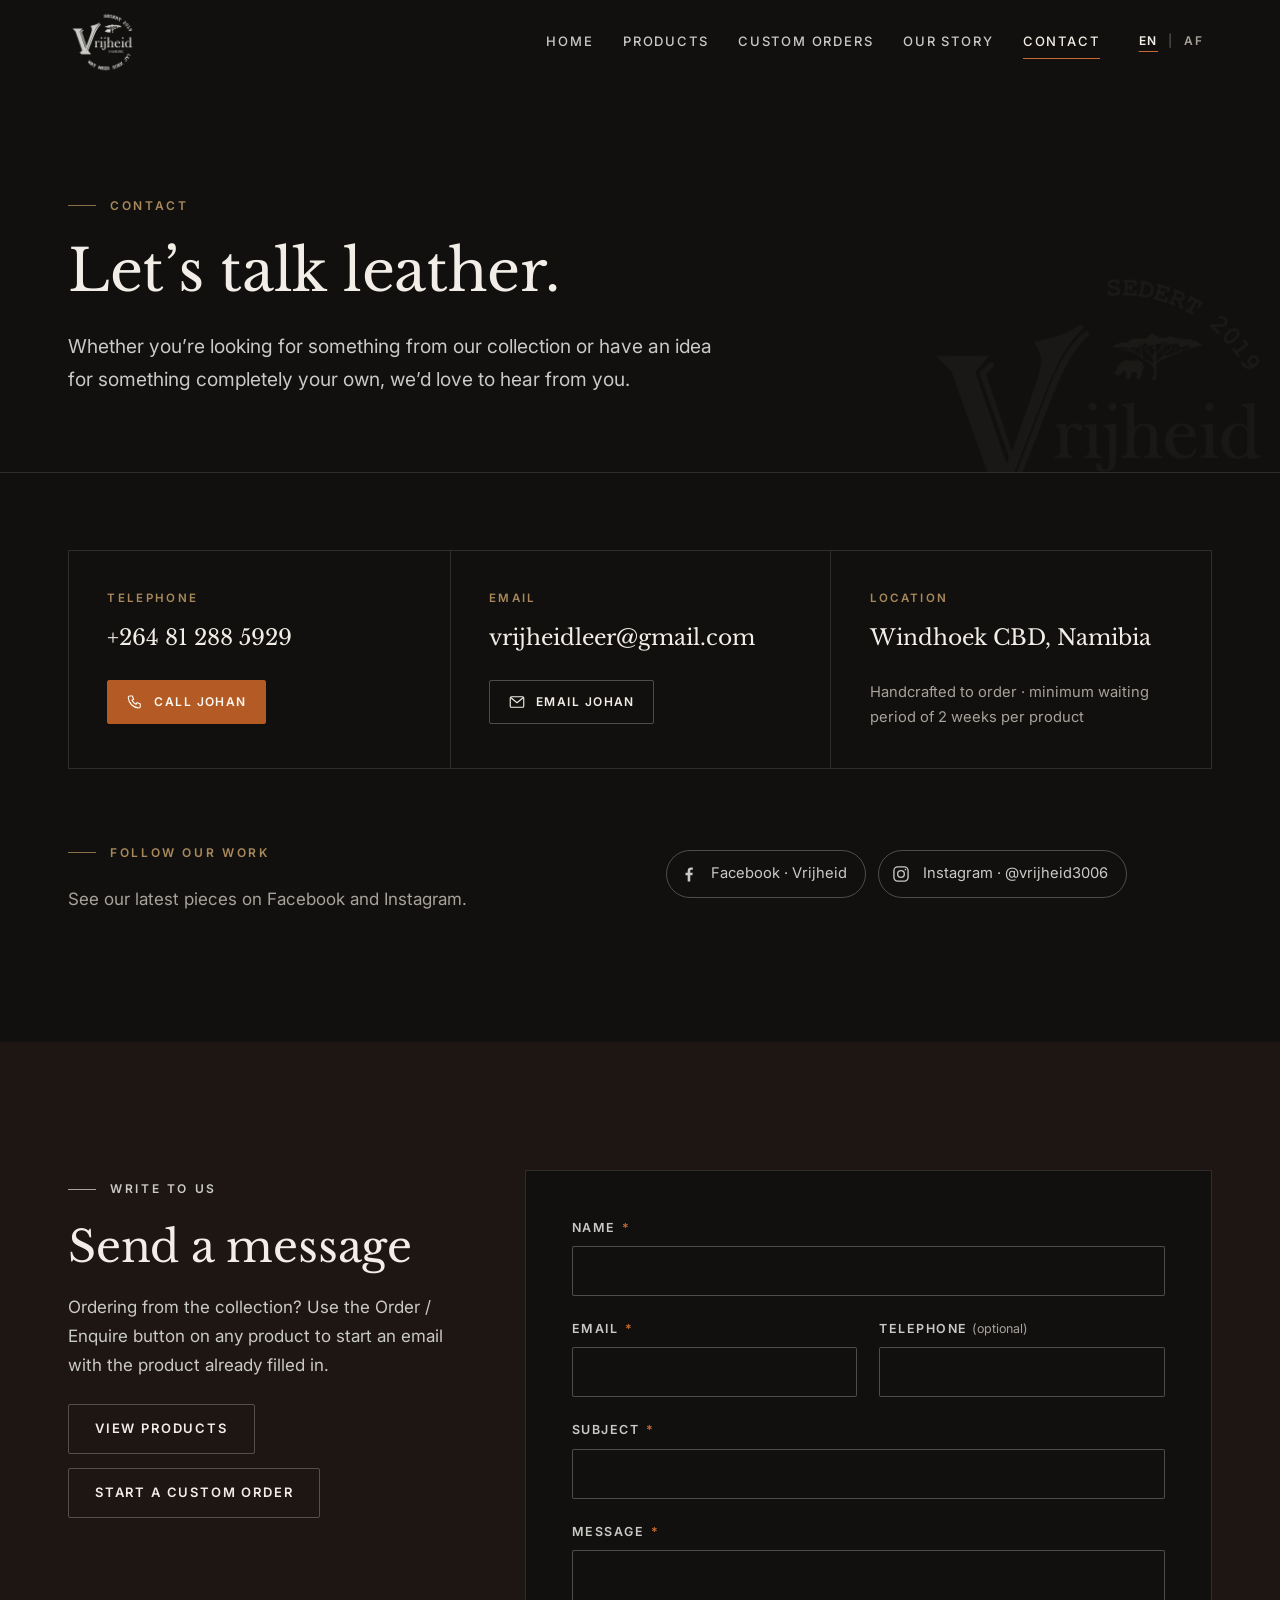
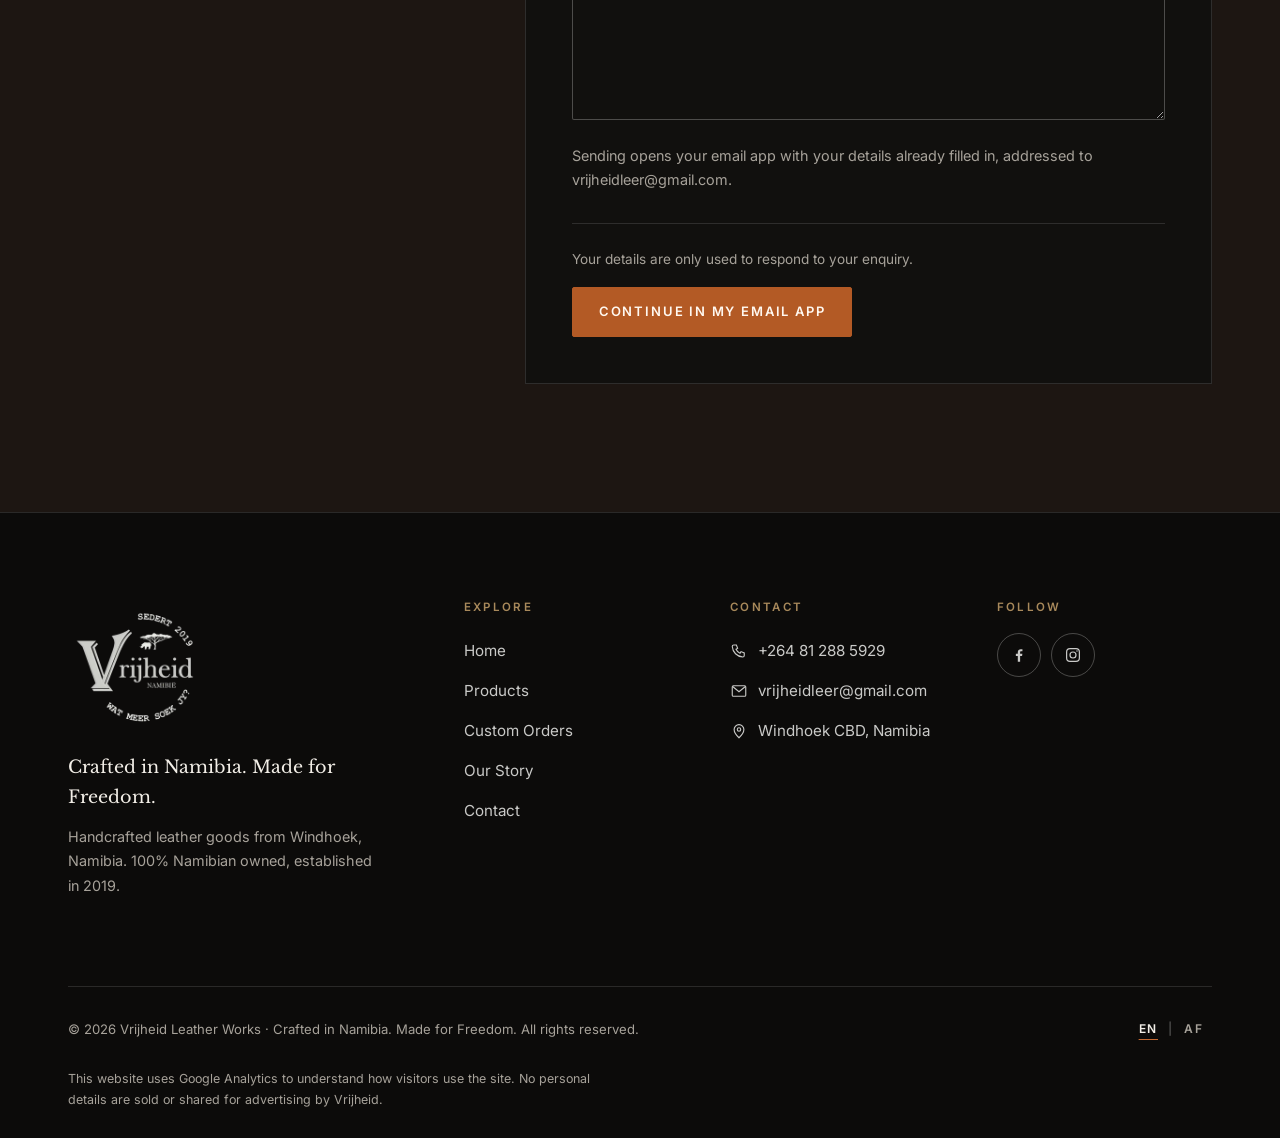
==== commit 22920031: "Add Google Analytics" ====
--- a/contact.html
+++ b/contact.html
@@ -2,6 +2,14 @@
 <html lang="en" class="no-js">
 <head>
 <meta charset="utf-8">
+<!-- Google tag (gtag.js) — Google Analytics 4 -->
+<script async src="https://www.googletagmanager.com/gtag/js?id=G-CBVJHGR32F"></script>
+<script>
+  window.dataLayer = window.dataLayer || [];
+  function gtag(){dataLayer.push(arguments);}
+  gtag('js', new Date());
+  gtag('config', 'G-CBVJHGR32F');
+</script>
 <meta name="viewport" content="width=device-width, initial-scale=1">
 <title>Contact Vrijheid Leather Works | Windhoek, Namibia</title>
 <meta name="description" content="Contact Johan at Vrijheid Leather Works in Windhoek, Namibia: +264 81 288 5929 or vrijheidleer@gmail.com — orders, custom leather work and corporate gifts.">
@@ -180,6 +188,7 @@
     </div>
     <div class="footer-bottom">
       <p style="margin:0">© <span data-year>2026</span> Vrijheid Leather Works · <span data-i18n="brand.line">Crafted in Namibia. Made for Freedom.</span> <span data-i18n="footer.rights">All rights reserved.</span></p>
+      <p class="footer-privacy" data-i18n="footer.analytics">This website uses Google Analytics to understand how visitors use the site. No personal details are sold or shared for advertising by Vrijheid.</p>
       <div class="lang" role="group" aria-label="Language" data-i18n-attr="aria-label:footer.language">
         <button type="button" data-lang-btn="en" aria-pressed="true" lang="en"><span aria-hidden="true">EN</span><span class="visually-hidden">English</span></button>
         <span class="sep" aria-hidden="true">|</span>
--- a/assets/css/styles.css
+++ b/assets/css/styles.css
@@ -705,3 +705,6 @@
 
 /* close button sits above the scrolling text — give it a solid backing */
 .pmodal__close { background: rgba(17, 16, 14, .92); }
+
+/* analytics notice in footer */
+.footer-privacy { flex-basis: 100%; order: 3; margin: 6px 0 0; font-size: .78rem; color: var(--text-muted); max-width: 70ch; }
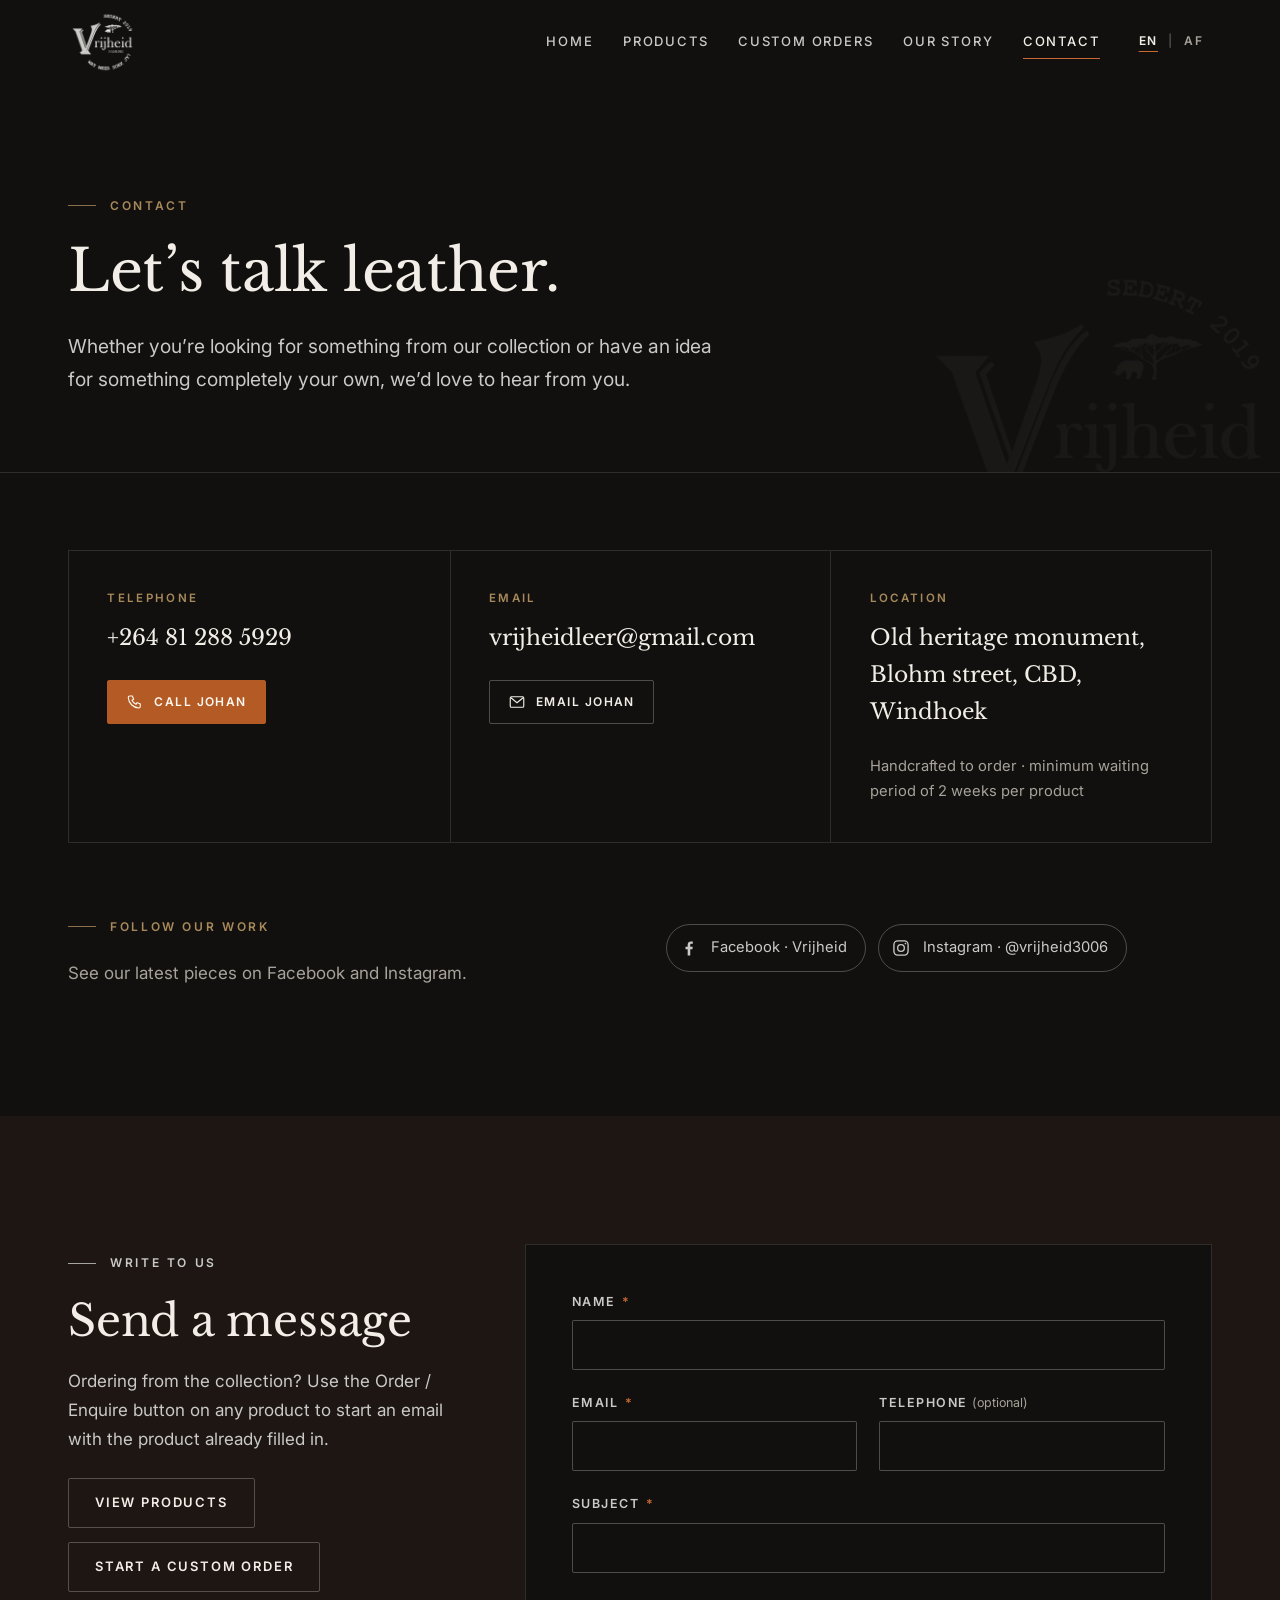
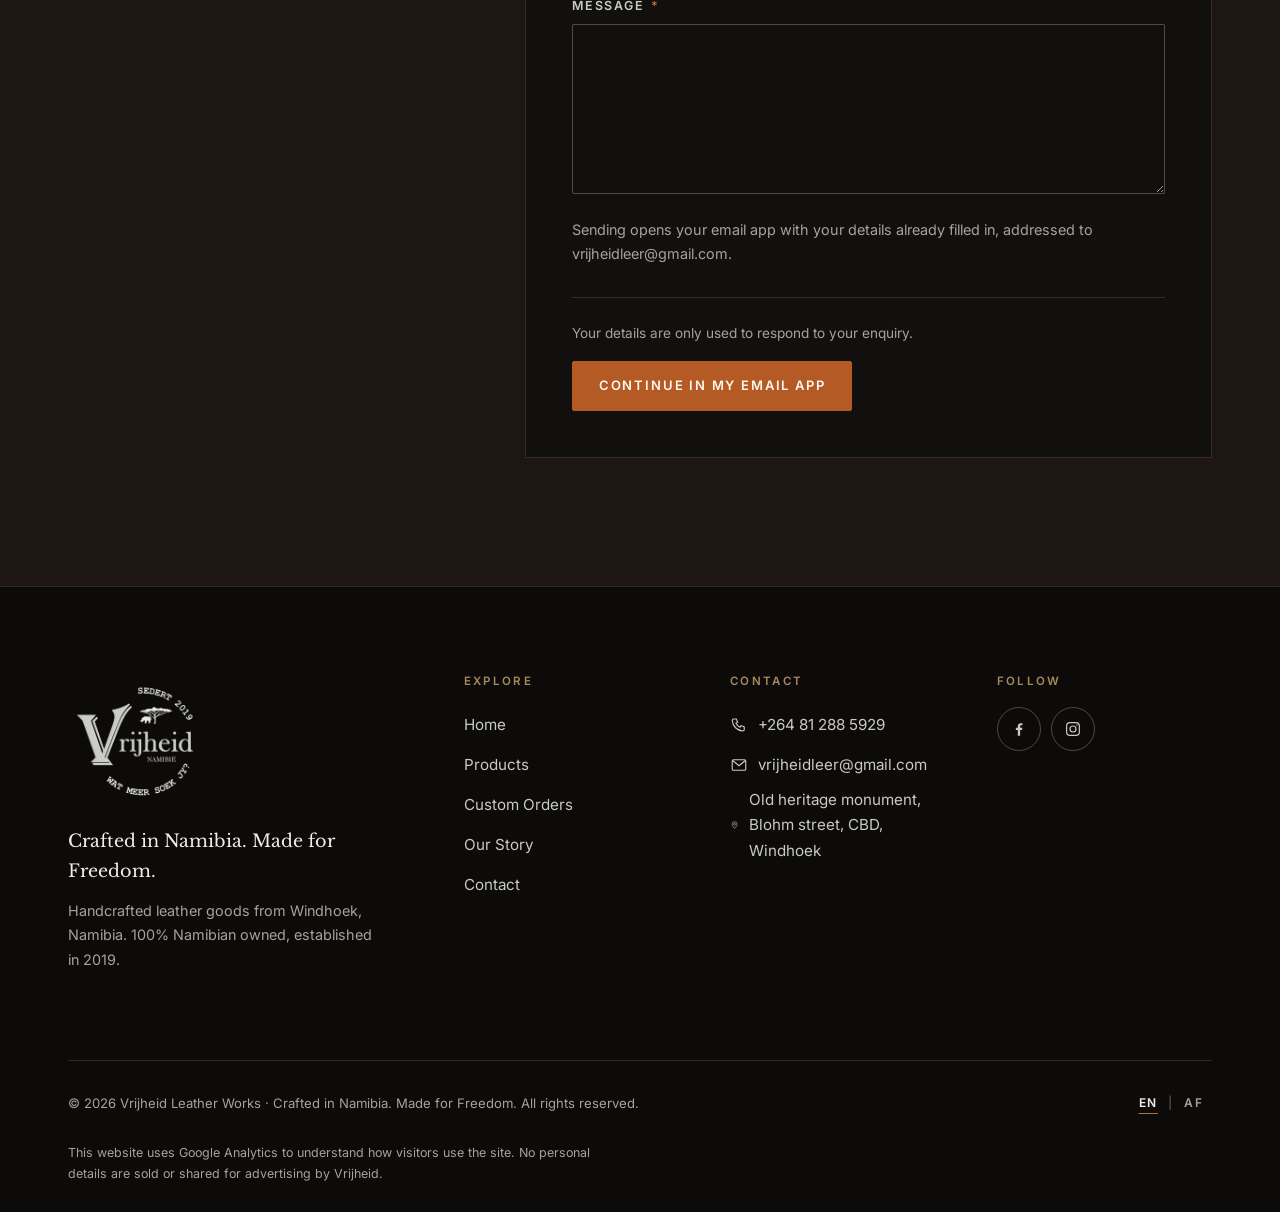
==== commit 4f96da6a: "Update address" ====
--- a/contact.html
+++ b/contact.html
@@ -95,7 +95,7 @@
         </div>
         <div class="contact-card">
           <span class="label" data-i18n="contact.locationLabel">Location</span>
-          <span class="value" data-i18n="contact.location">Windhoek CBD, Namibia</span>
+          <span class="value" data-i18n="contact.location">Old heritage monument, Blohm street, CBD, Windhoek</span>
           <p class="muted" style="margin:14px 0 0;font-size:.92rem" data-i18n="wait.short">Handcrafted to order · minimum waiting period of 2 weeks per product</p>
         </div>
       </div>
@@ -177,7 +177,7 @@
           <ul>
             <li><a href="tel:+264812885929"><svg viewBox="0 0 24 24" width="18" height="18" fill="none" stroke="currentColor" stroke-width="1.5" aria-hidden="true" focusable="false"><path d="M5 4h3.5l1.7 4.3-2.2 1.4a11 11 0 005.3 5.3l1.4-2.2L19 14.5V18a2 2 0 01-2 2A15 15 0 013 6a2 2 0 012-2z"/></svg><span>+264 81 288 5929</span></a></li>
             <li><a href="mailto:vrijheidleer@gmail.com"><svg viewBox="0 0 24 24" width="18" height="18" fill="none" stroke="currentColor" stroke-width="1.5" aria-hidden="true" focusable="false"><rect x="3" y="5" width="18" height="14" rx="1.5"/><path d="M3.5 6l8.5 7 8.5-7"/></svg><span>vrijheidleer@gmail.com</span></a></li>
-            <li><span style="display:inline-flex;gap:10px;align-items:center;min-height:36px;color:var(--text-soft)"><svg viewBox="0 0 24 24" width="18" height="18" fill="none" stroke="currentColor" stroke-width="1.5" aria-hidden="true" focusable="false"><path d="M12 21s-6.5-6.1-6.5-11a6.5 6.5 0 0113 0c0 4.9-6.5 11-6.5 11z"/><circle cx="12" cy="10" r="2.3"/></svg><span data-i18n="contact.location">Windhoek CBD, Namibia</span></span></li>
+            <li><span style="display:inline-flex;gap:10px;align-items:center;min-height:36px;color:var(--text-soft)"><svg viewBox="0 0 24 24" width="18" height="18" fill="none" stroke="currentColor" stroke-width="1.5" aria-hidden="true" focusable="false"><path d="M12 21s-6.5-6.1-6.5-11a6.5 6.5 0 0113 0c0 4.9-6.5 11-6.5 11z"/><circle cx="12" cy="10" r="2.3"/></svg><span data-i18n="contact.location">Old heritage monument, Blohm street, CBD, Windhoek</span></span></li>
           </ul>
         </address>
       </div>
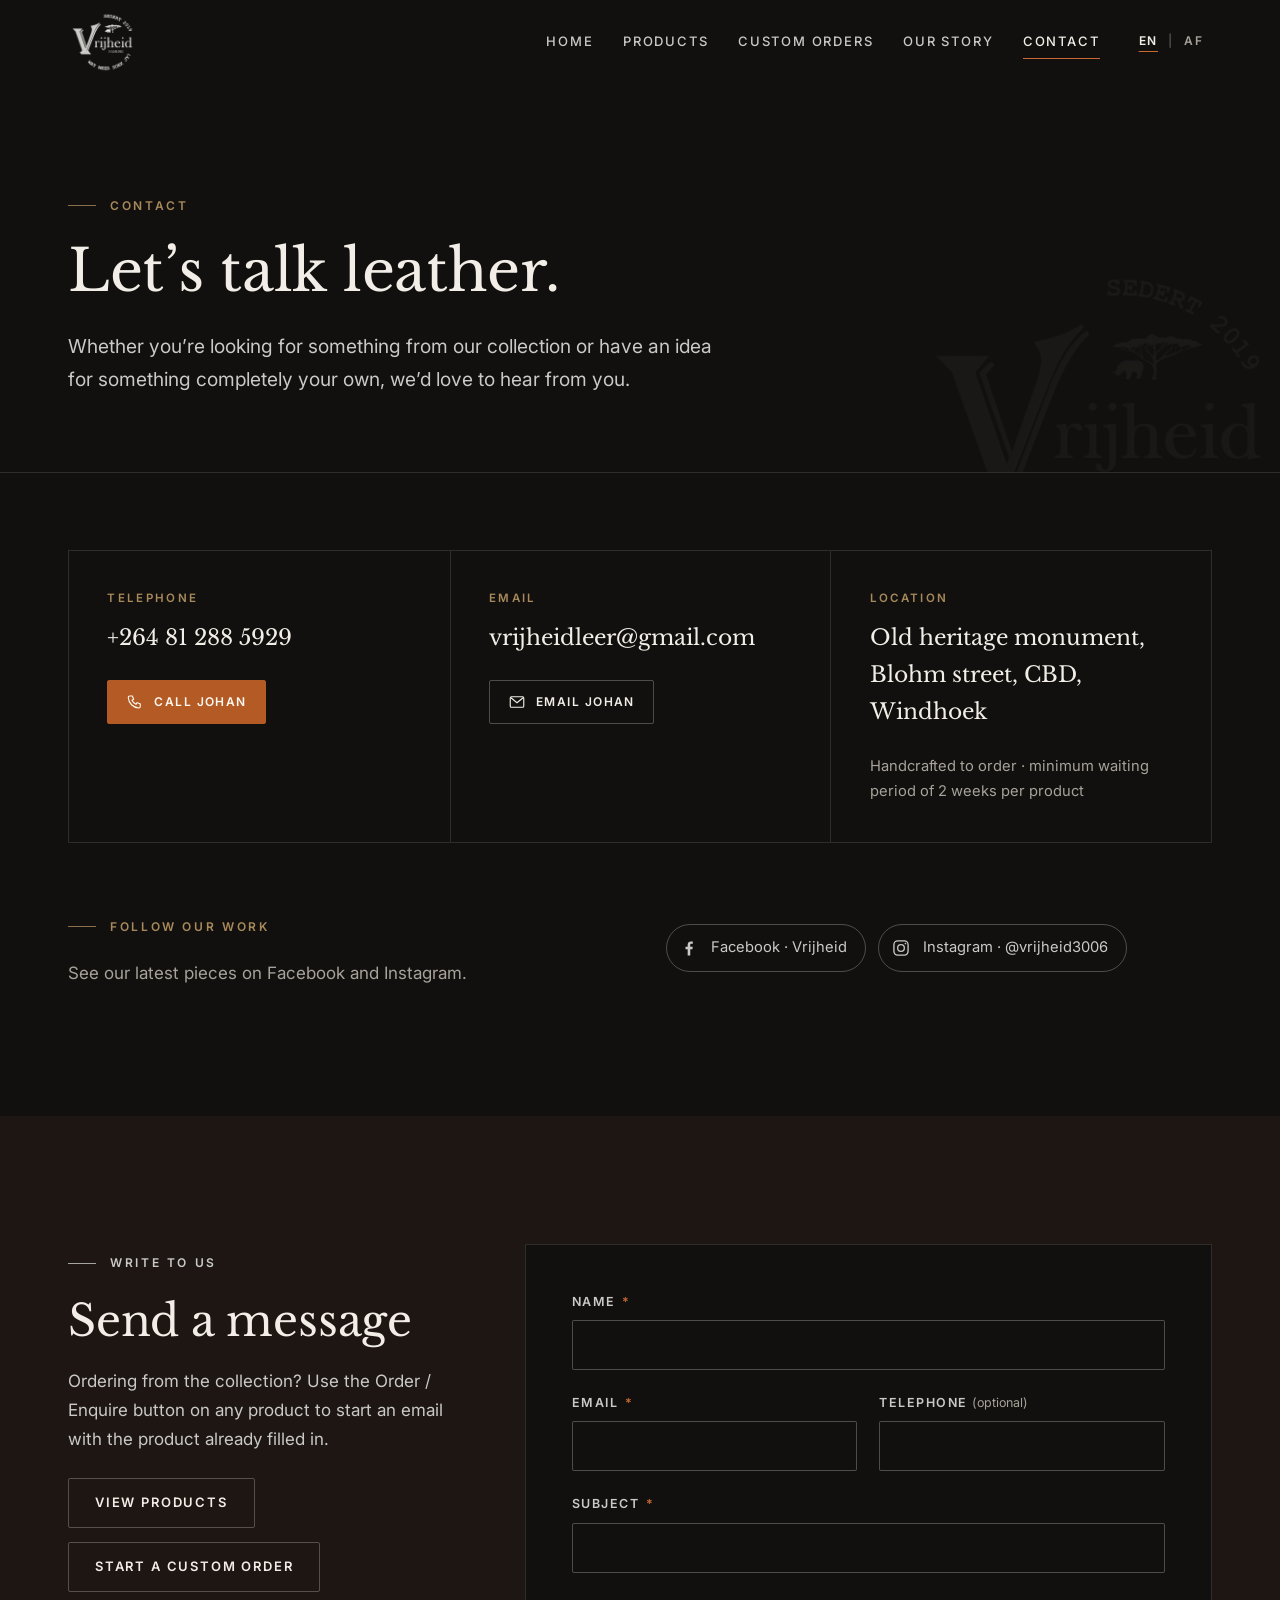
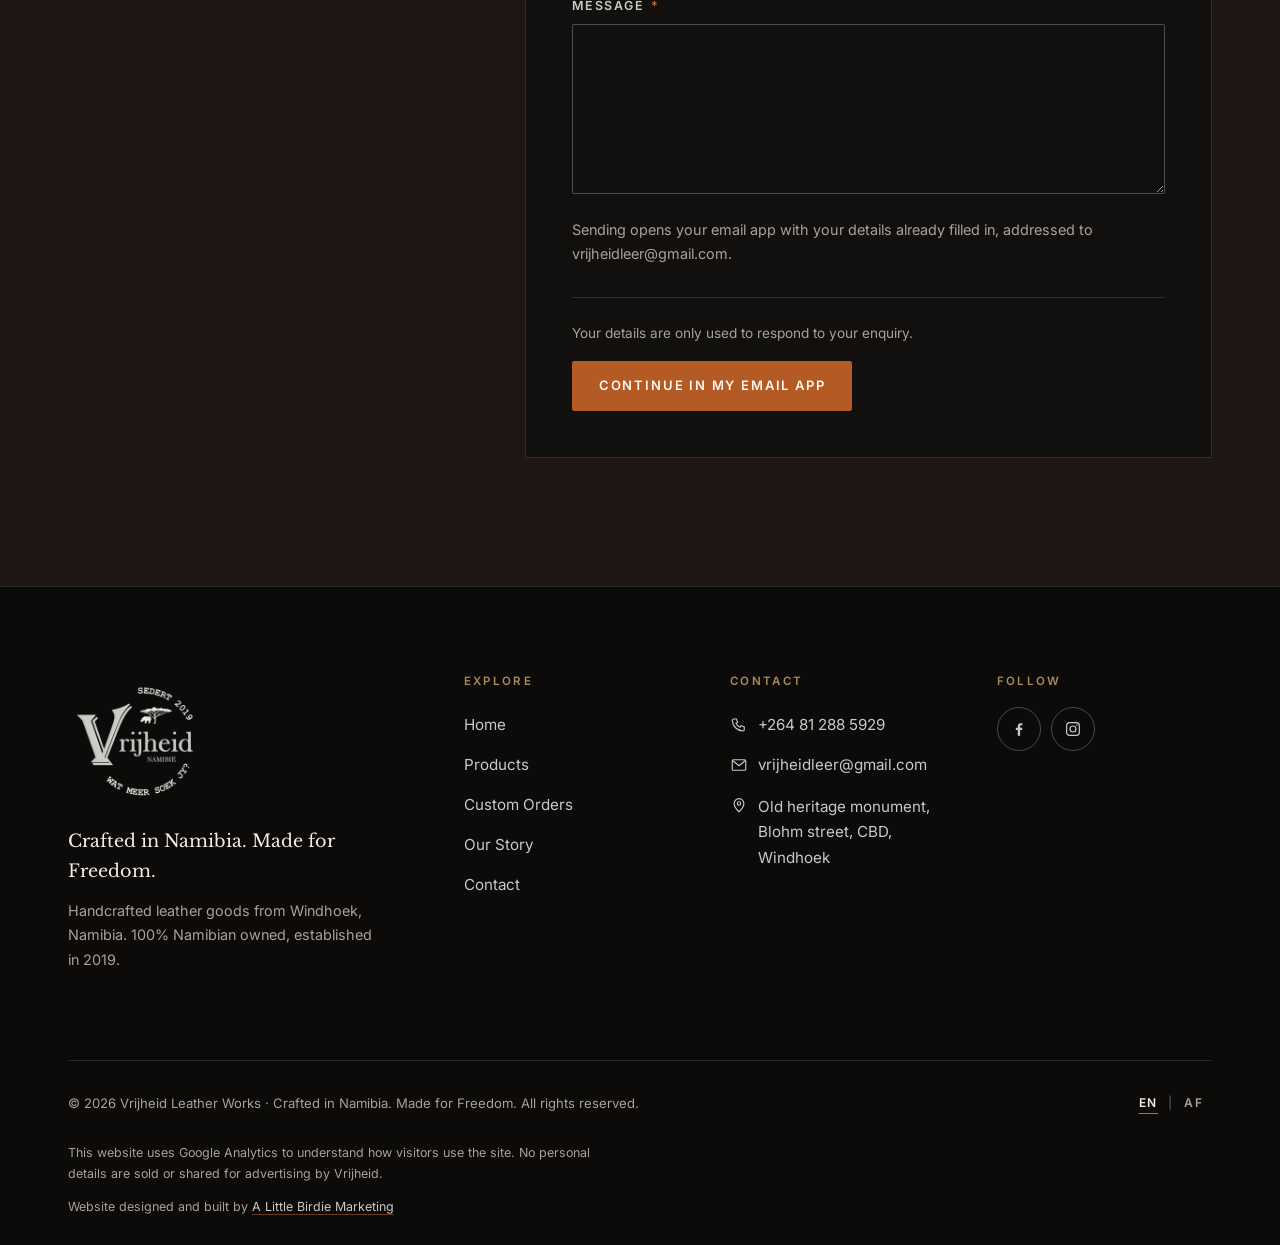
==== commit 677fbcd5: "Address update and designer credit" ====
--- a/contact.html
+++ b/contact.html
@@ -177,7 +177,7 @@
           <ul>
             <li><a href="tel:+264812885929"><svg viewBox="0 0 24 24" width="18" height="18" fill="none" stroke="currentColor" stroke-width="1.5" aria-hidden="true" focusable="false"><path d="M5 4h3.5l1.7 4.3-2.2 1.4a11 11 0 005.3 5.3l1.4-2.2L19 14.5V18a2 2 0 01-2 2A15 15 0 013 6a2 2 0 012-2z"/></svg><span>+264 81 288 5929</span></a></li>
             <li><a href="mailto:vrijheidleer@gmail.com"><svg viewBox="0 0 24 24" width="18" height="18" fill="none" stroke="currentColor" stroke-width="1.5" aria-hidden="true" focusable="false"><rect x="3" y="5" width="18" height="14" rx="1.5"/><path d="M3.5 6l8.5 7 8.5-7"/></svg><span>vrijheidleer@gmail.com</span></a></li>
-            <li><span style="display:inline-flex;gap:10px;align-items:center;min-height:36px;color:var(--text-soft)"><svg viewBox="0 0 24 24" width="18" height="18" fill="none" stroke="currentColor" stroke-width="1.5" aria-hidden="true" focusable="false"><path d="M12 21s-6.5-6.1-6.5-11a6.5 6.5 0 0113 0c0 4.9-6.5 11-6.5 11z"/><circle cx="12" cy="10" r="2.3"/></svg><span data-i18n="contact.location">Old heritage monument, Blohm street, CBD, Windhoek</span></span></li>
+            <li><span class="footer-address" style="display:inline-flex;gap:10px;align-items:flex-start;padding-top:7px;color:var(--text-soft)"><svg viewBox="0 0 24 24" width="18" height="18" fill="none" stroke="currentColor" stroke-width="1.5" aria-hidden="true" focusable="false"><path d="M12 21s-6.5-6.1-6.5-11a6.5 6.5 0 0113 0c0 4.9-6.5 11-6.5 11z"/><circle cx="12" cy="10" r="2.3"/></svg><span data-i18n="contact.location">Old heritage monument, Blohm street, CBD, Windhoek</span></span></li>
           </ul>
         </address>
       </div>
@@ -189,6 +189,7 @@
     <div class="footer-bottom">
       <p style="margin:0">© <span data-year>2026</span> Vrijheid Leather Works · <span data-i18n="brand.line">Crafted in Namibia. Made for Freedom.</span> <span data-i18n="footer.rights">All rights reserved.</span></p>
       <p class="footer-privacy" data-i18n="footer.analytics">This website uses Google Analytics to understand how visitors use the site. No personal details are sold or shared for advertising by Vrijheid.</p>
+      <p class="footer-credit"><span data-i18n="footer.credit">Website designed and built by</span> <a href="https://www.littlebirdie.com.na" target="_blank" rel="noopener">A Little Birdie Marketing</a></p>
       <div class="lang" role="group" aria-label="Language" data-i18n-attr="aria-label:footer.language">
         <button type="button" data-lang-btn="en" aria-pressed="true" lang="en"><span aria-hidden="true">EN</span><span class="visually-hidden">English</span></button>
         <span class="sep" aria-hidden="true">|</span>
--- a/assets/css/styles.css
+++ b/assets/css/styles.css
@@ -708,3 +708,10 @@
 
 /* analytics notice in footer */
 .footer-privacy { flex-basis: 100%; order: 3; margin: 6px 0 0; font-size: .78rem; color: var(--text-muted); max-width: 70ch; }
+
+/* designer credit in footer */
+.footer-credit { flex-basis: 100%; order: 4; margin: 0; font-size: .78rem; color: var(--text-muted); }
+.footer-credit a { color: var(--text-soft); text-decoration: underline; text-decoration-color: rgba(198,106,50,.5); text-underline-offset: 3px; transition: color .2s; }
+.footer-credit a:hover, .footer-credit a:focus-visible { color: var(--orange); }
+
+.footer-address svg { flex-shrink: 0; margin-top: 2px; }
